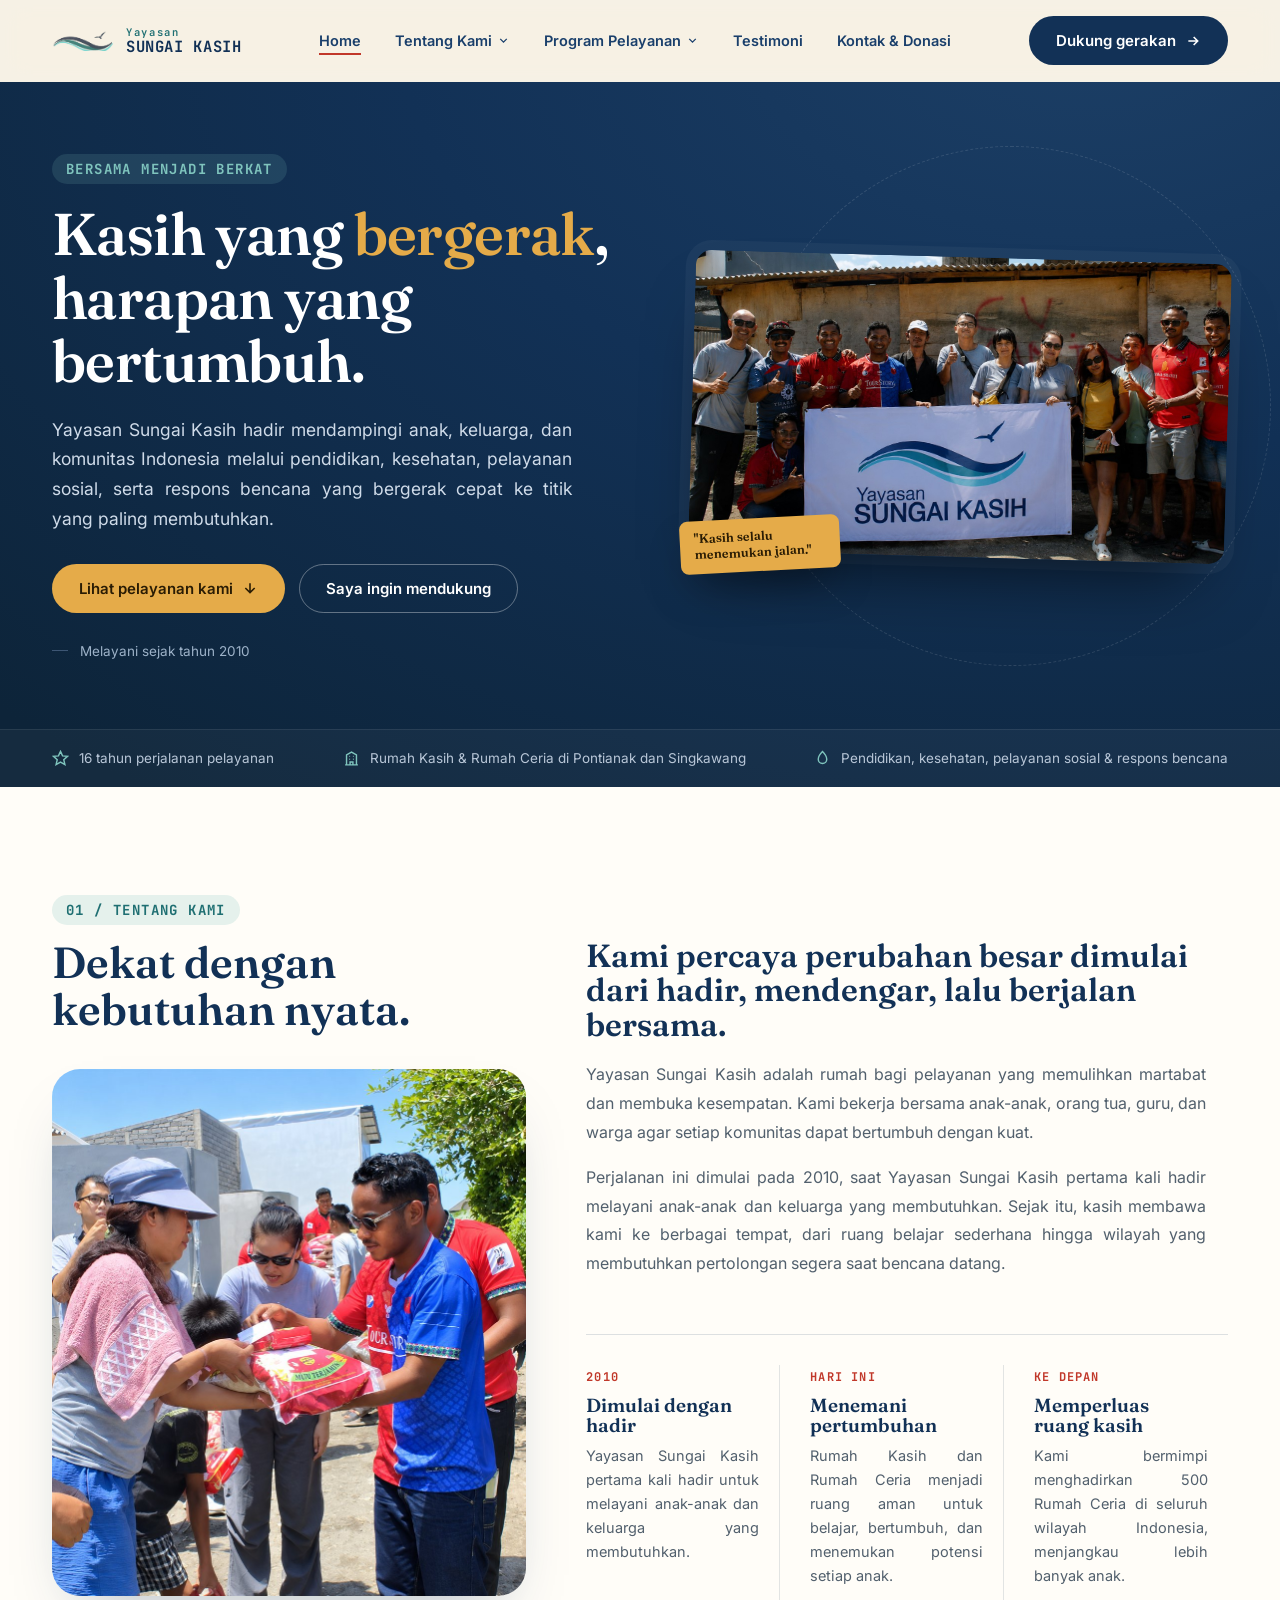
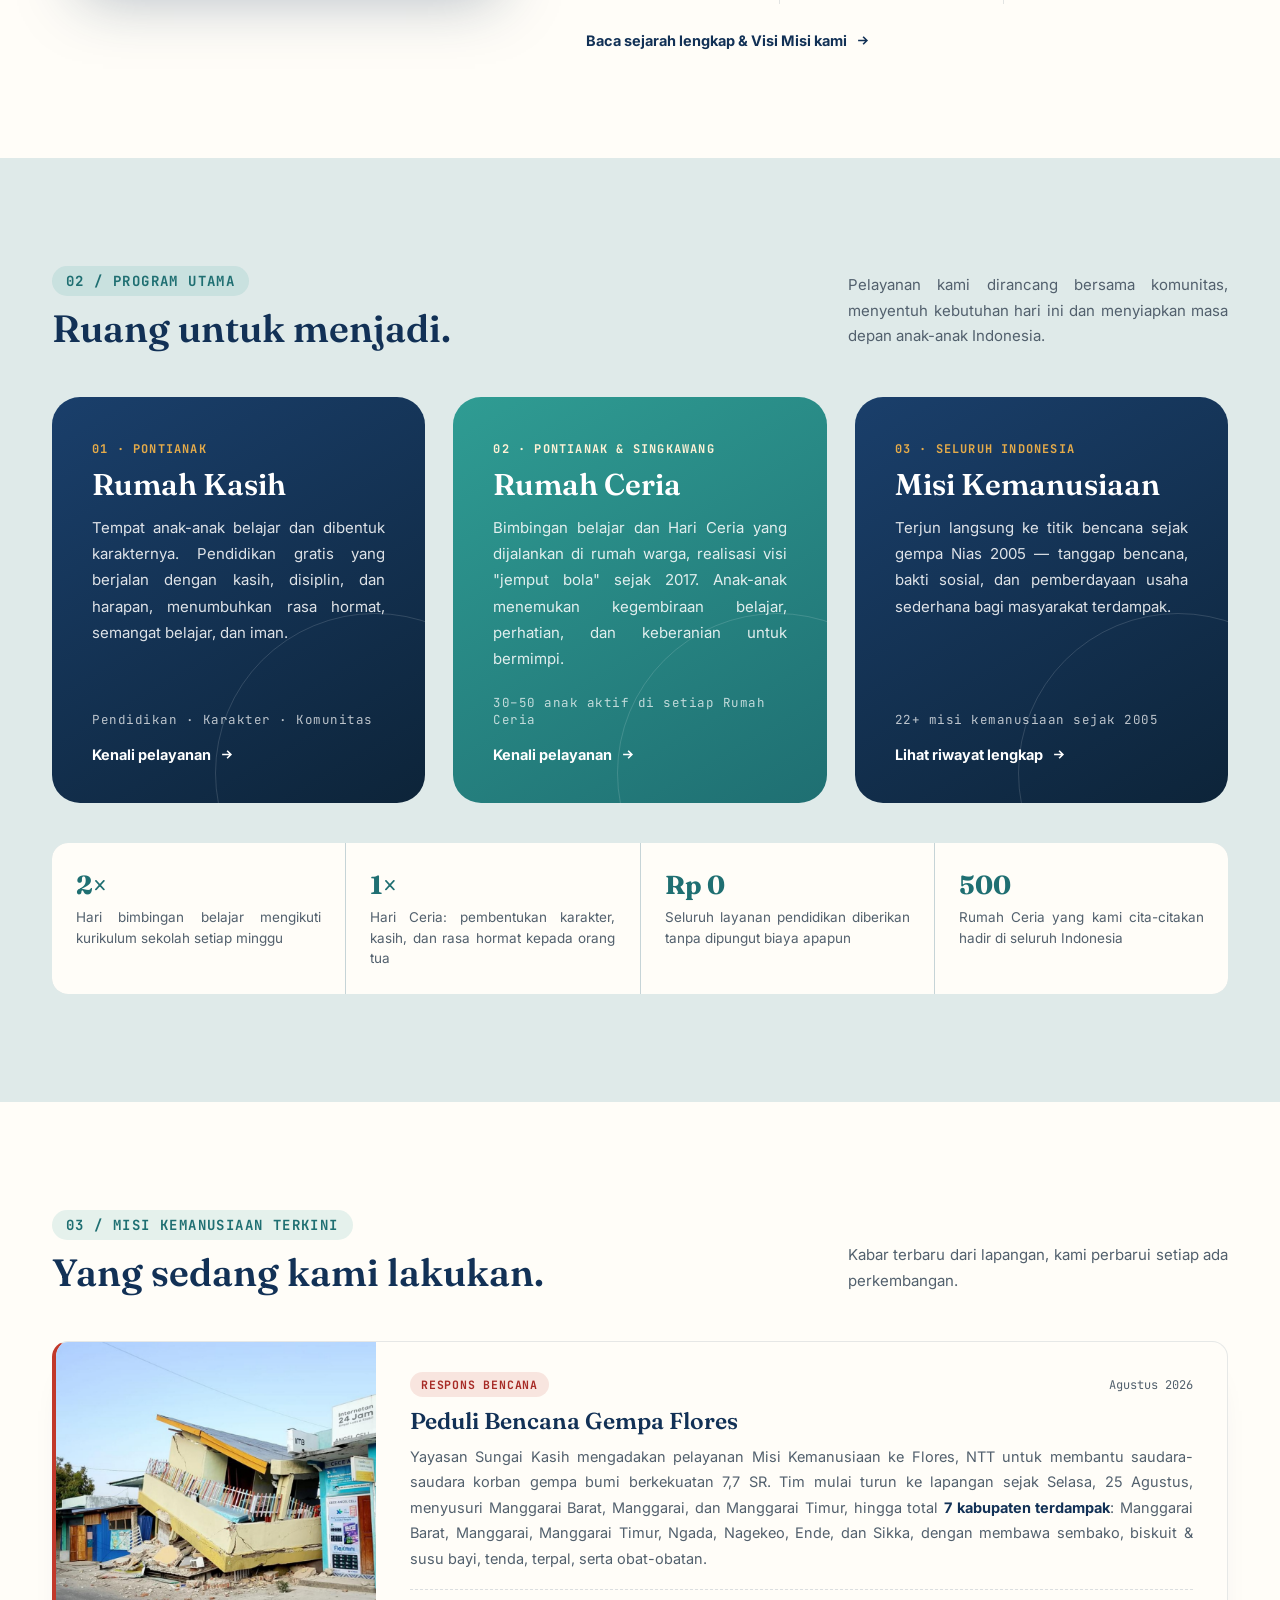
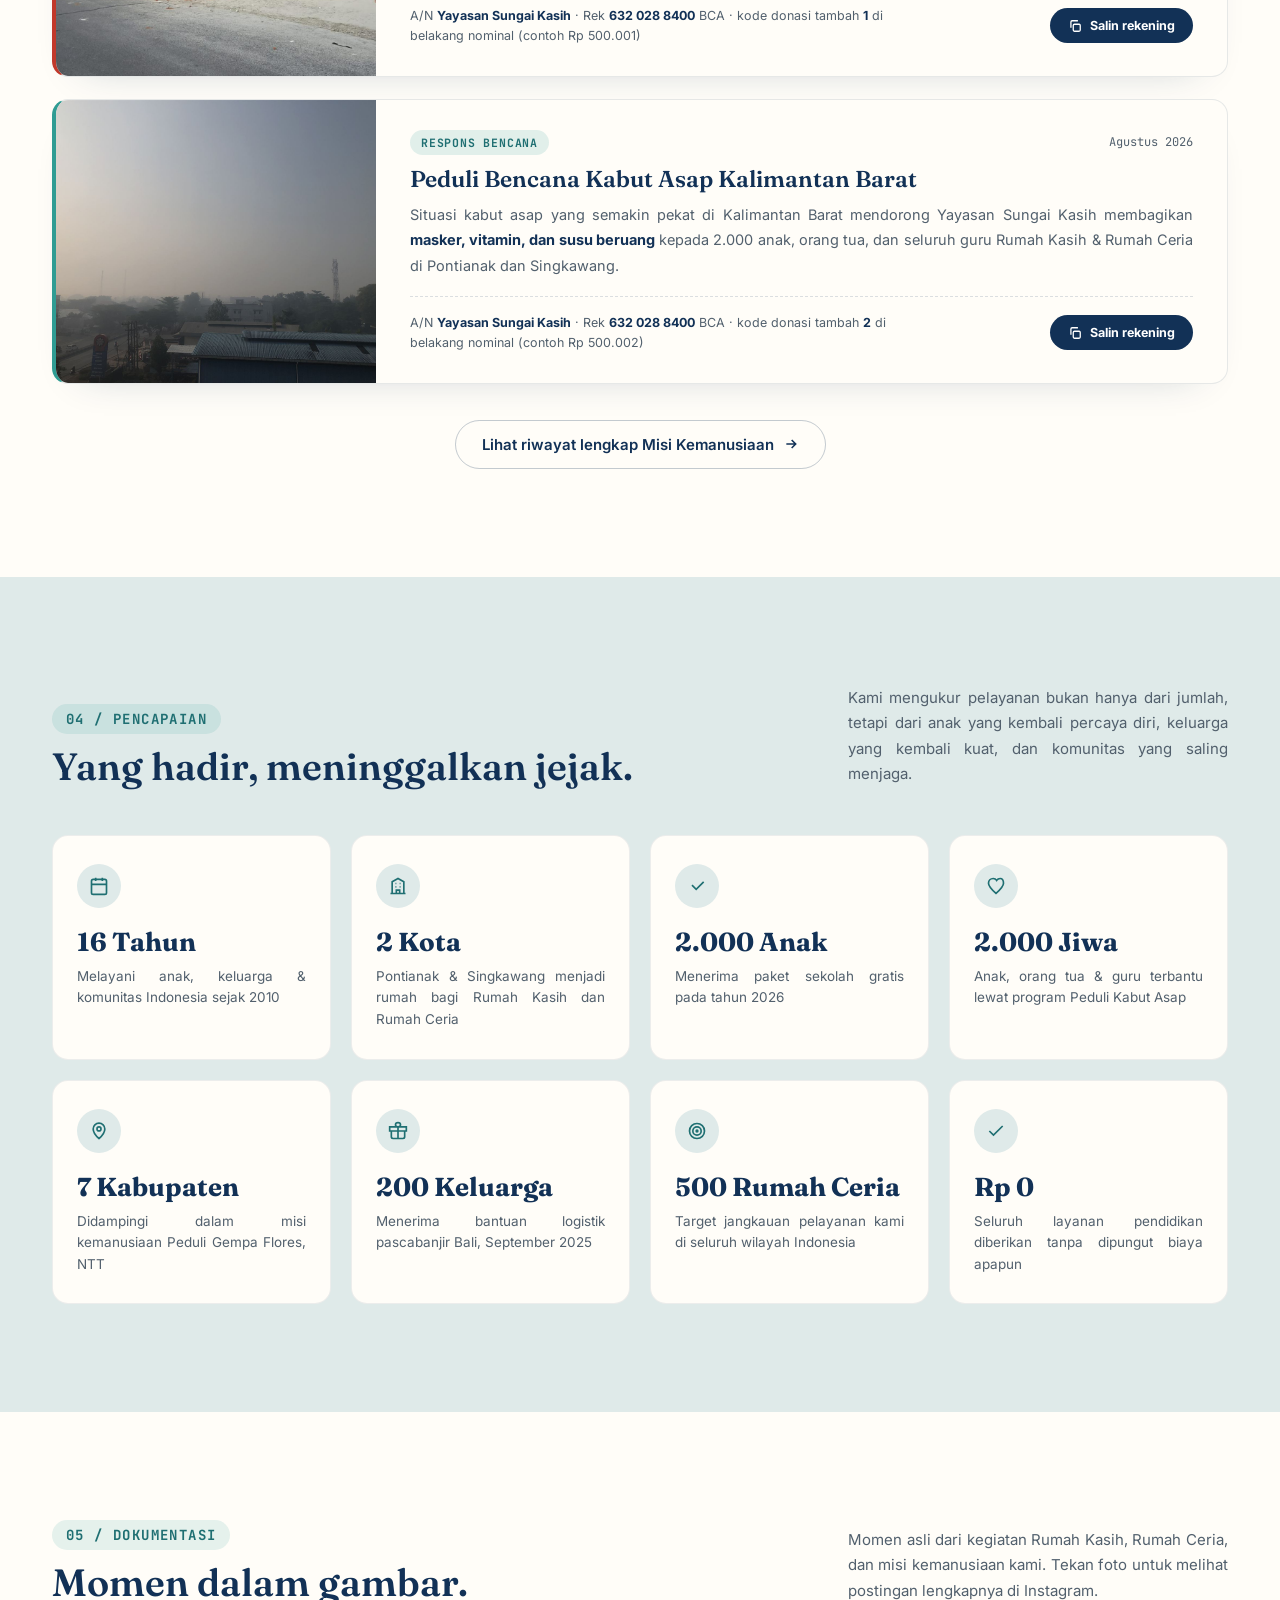
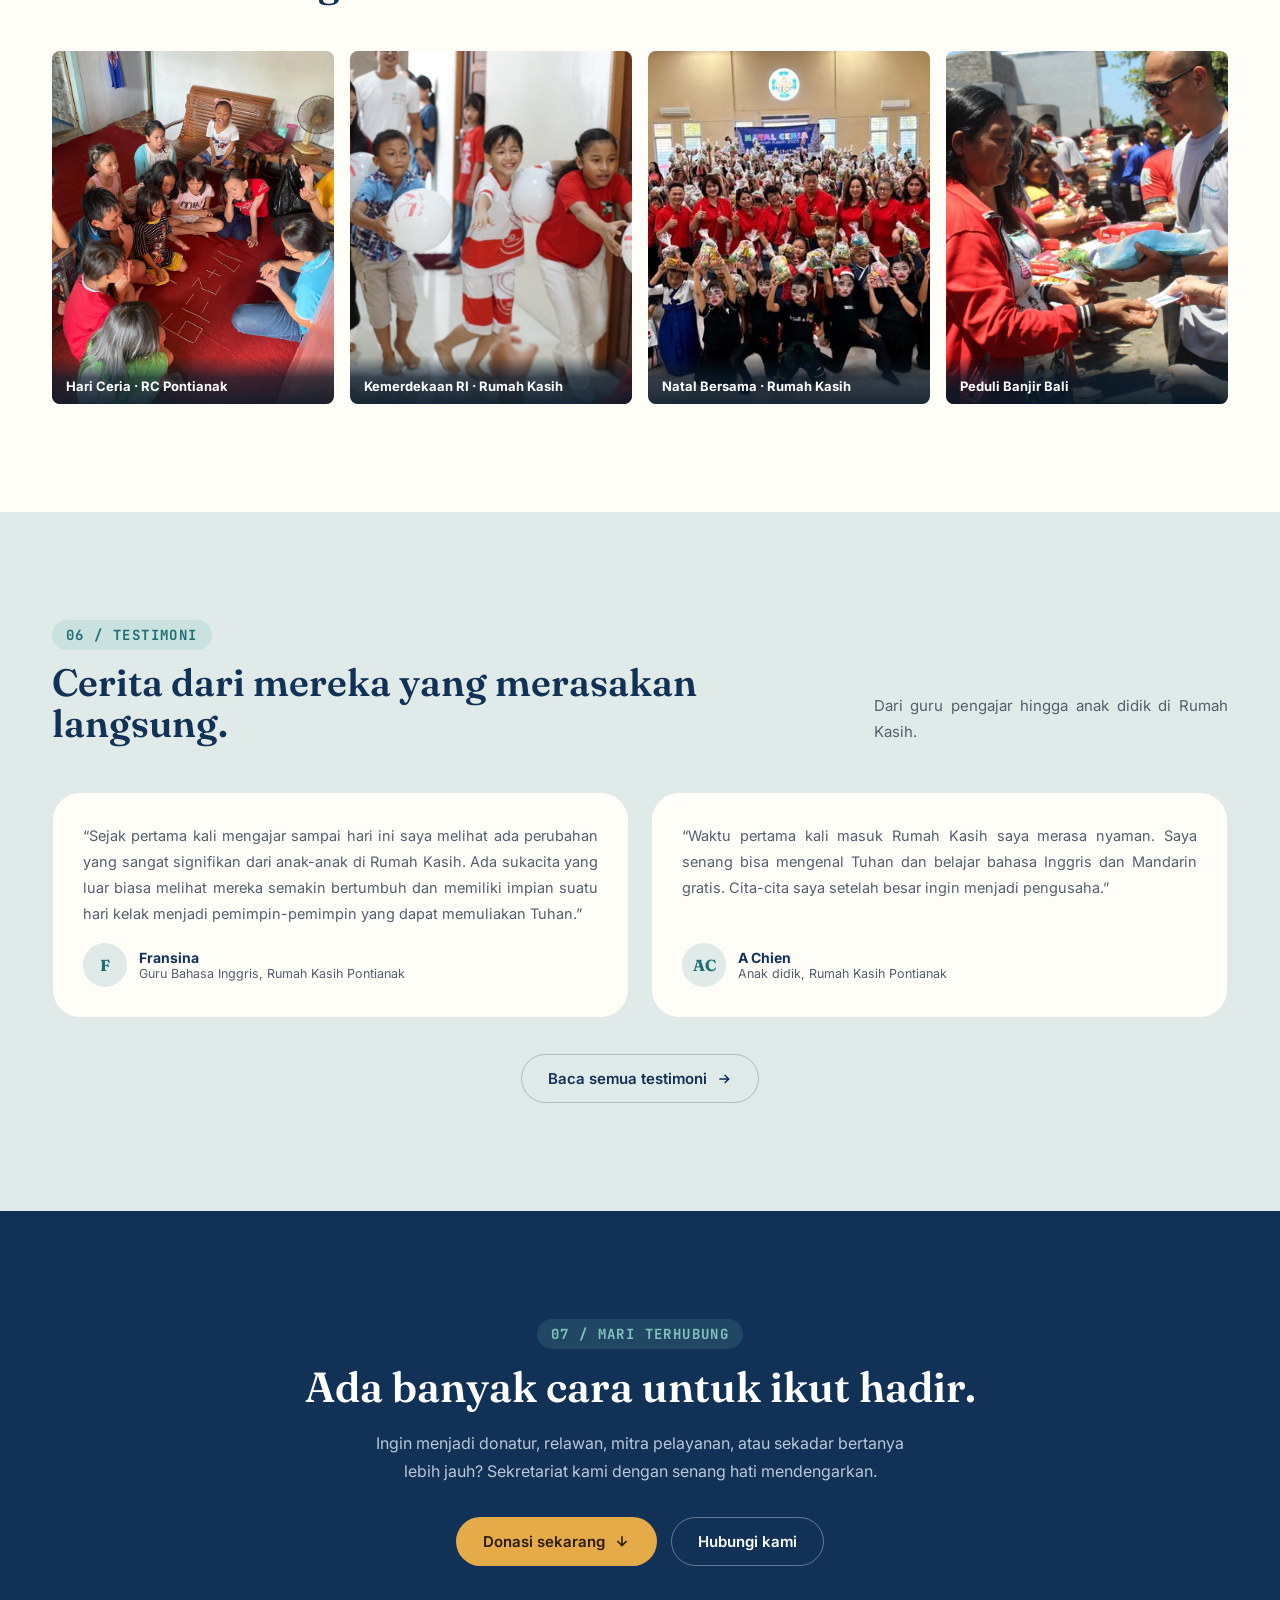
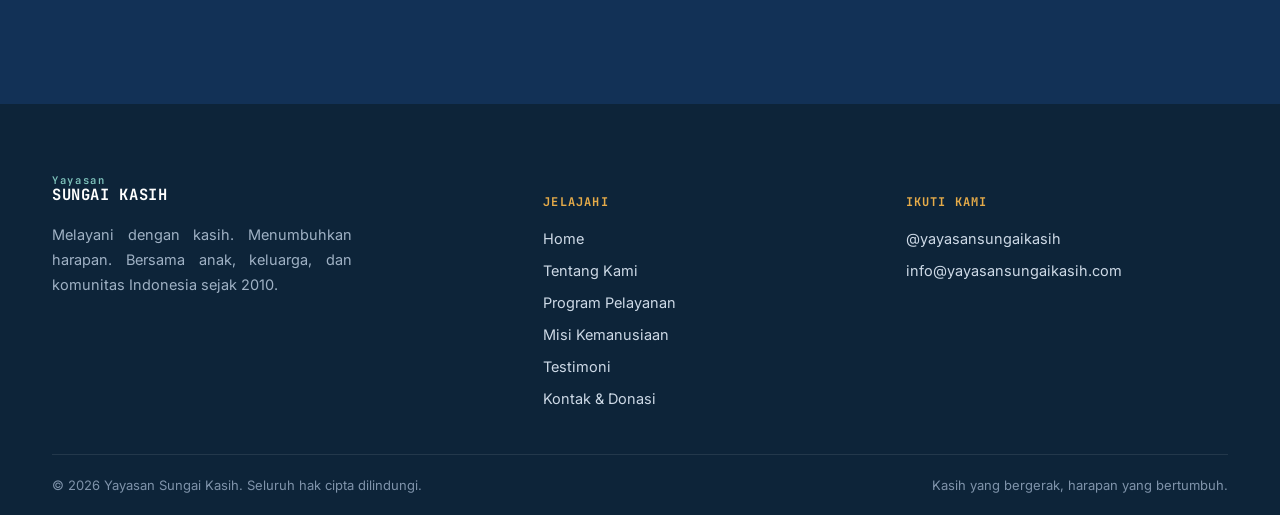
==== index.html @ 2a712b36 "Restructure site into 5-page navigation with Misi Kemanusiaan blog, donation QRIS, and visual fixes " ====
<!DOCTYPE html>
<html lang="id">
<head>
<meta charset="UTF-8" />
<meta name="viewport" content="width=device-width, initial-scale=1.0" />
<title>Yayasan Sungai Kasih: Melayani dengan Kasih, Menumbuhkan Harapan</title>
<meta name="description" content="Yayasan Sungai Kasih mendampingi anak, keluarga, dan komunitas Indonesia melalui pendidikan (Rumah Kasih, Rumah Ceria), pelayanan sosial, dan respons bencana, termasuk Peduli Gempa Flores dan Peduli Kabut Asap Kalimantan Barat." />
<meta name="theme-color" content="#123156" />

<!-- Open Graph -->
<meta property="og:type" content="website" />
<meta property="og:title" content="Yayasan Sungai Kasih: Melayani dengan Kasih, Menumbuhkan Harapan" />
<meta property="og:description" content="Mendampingi anak, keluarga, dan komunitas Indonesia melalui pendidikan, pelayanan sosial, dan respons bencana." />
<meta property="og:image" content="assets/img/hero-poster.jpg" />
<meta property="og:locale" content="id_ID" />

<link rel="icon" href="data:image/svg+xml,%3Csvg xmlns='http://www.w3.org/2000/svg' viewBox='0 0 100 100'%3E%3Crect width='100' height='100' rx='22' fill='%23123156'/%3E%3Cpath d='M15 40c10-9 20-9 30 0s20 9 30 0 10-9 10-9' stroke='%232f9c93' stroke-width='7' fill='none' stroke-linecap='round'/%3E%3Cpath d='M15 60c10-9 20-9 30 0s20 9 30 0 10-9 10-9' stroke='%23e5ab49' stroke-width='7' fill='none' stroke-linecap='round'/%3E%3C/svg%3E" />

<link rel="preconnect" href="https://fonts.googleapis.com">
<link rel="preconnect" href="https://fonts.gstatic.com" crossorigin>
<link href="https://fonts.googleapis.com/css2?family=Fraunces:opsz,wght@9..144,500;9..144,600;9..144,700&family=Inter:wght@400;500;600;700;800&family=JetBrains+Mono:wght@500;700&display=swap" rel="stylesheet">

<link rel="stylesheet" href="css/style.css" />
</head>
<body>


<!-- ============ Header ============ -->
<header class="site-header" id="siteHeader">
  <div class="container">
    <a href="#top" class="brand" aria-label="Beranda Yayasan Sungai Kasih">
      <img src="assets/img/logo-mark.png" width="64" height="21" alt="" />
      <span class="brand-word"><span class="l1">Yayasan</span><span class="l2">SUNGAI KASIH</span></span>
    </a>

    <nav class="nav-desktop" aria-label="Navigasi utama">
      <a href="index.html" class="is-active">Home</a>
      <div class="nav-dropdown">
        <button class="nav-dropdown-trigger">Tentang Kami <svg class="chev" viewBox="0 0 24 24" fill="none" stroke="currentColor" stroke-width="2.4"><path d="M6 9l6 6 6-6"/></svg></button>
        <div class="nav-dropdown-menu">
          <a href="tentang-kami.html#sejarah">Sejarah</a>
          <a href="tentang-kami.html#visi-misi">Visi &amp; Misi</a>
        </div>
      </div>
      <div class="nav-dropdown">
        <button class="nav-dropdown-trigger">Program Pelayanan <svg class="chev" viewBox="0 0 24 24" fill="none" stroke="currentColor" stroke-width="2.4"><path d="M6 9l6 6 6-6"/></svg></button>
        <div class="nav-dropdown-menu">
          <a href="program.html#rumah-kasih">Rumah Kasih</a>
          <a href="program.html#rumah-ceria">Rumah Ceria</a>
          <a href="misi-kemanusiaan.html">Misi Kemanusiaan</a>
        </div>
      </div>
      <a href="testimoni.html">Testimoni</a>
      <a href="kontak.html">Kontak &amp; Donasi</a>
    </nav>

    <div class="header-actions">
      <a href="kontak.html" class="btn btn-navy desktop-only">
        Dukung gerakan
        <svg viewBox="0 0 24 24" fill="none" stroke="currentColor" stroke-width="2.4"><path d="M5 12h14M13 6l6 6-6 6"/></svg>
      </a>
      <button class="hamburger" id="hamburger" aria-label="Buka menu" aria-expanded="false">
        <span></span><span></span><span></span>
      </button>
    </div>
  </div>

  <nav class="mobile-nav" id="mobileNav" aria-label="Navigasi mobile">
    <a href="index.html">Home</a>
    <div class="mobile-accordion">
      <button class="mobile-accordion-trigger">Tentang Kami <svg viewBox="0 0 24 24" fill="none" stroke="currentColor" stroke-width="2.4"><path d="M6 9l6 6 6-6"/></svg></button>
      <div class="mobile-accordion-panel">
        <a href="tentang-kami.html#sejarah">Sejarah</a>
        <a href="tentang-kami.html#visi-misi">Visi &amp; Misi</a>
      </div>
    </div>
    <div class="mobile-accordion">
      <button class="mobile-accordion-trigger">Program Pelayanan <svg viewBox="0 0 24 24" fill="none" stroke="currentColor" stroke-width="2.4"><path d="M6 9l6 6 6-6"/></svg></button>
      <div class="mobile-accordion-panel">
        <a href="program.html#rumah-kasih">Rumah Kasih</a>
        <a href="program.html#rumah-ceria">Rumah Ceria</a>
        <a href="misi-kemanusiaan.html">Misi Kemanusiaan</a>
      </div>
    </div>
    <a href="testimoni.html">Testimoni</a>
    <a href="kontak.html">Kontak &amp; Donasi</a>
    <a href="kontak.html" class="btn btn-navy btn-block">Dukung gerakan</a>
  </nav>
</header>

<main id="top">

  <!-- ============ Hero ============ -->
  <section class="hero">
    <div class="container hero-grid">
      <div class="hero-copy" data-reveal>
        <span class="kicker kicker-on-dark">Bersama menjadi berkat</span>
        <h1>Kasih yang <em>bergerak</em>,<br>harapan yang bertumbuh.</h1>
        <p class="lead">Yayasan Sungai Kasih hadir mendampingi anak, keluarga, dan komunitas Indonesia melalui pendidikan, kesehatan, pelayanan sosial, serta respons bencana yang bergerak cepat ke titik yang paling membutuhkan.</p>
        <div class="hero-cta">
          <a href="program.html" class="btn btn-gold">
            Lihat pelayanan kami
            <svg viewBox="0 0 24 24" fill="none" stroke="currentColor" stroke-width="2.4"><path d="M12 5v14M5 12l7 7 7-7"/></svg>
          </a>
          <a href="kontak.html" class="btn btn-outline-dark">Saya ingin mendukung</a>
        </div>
        <div class="hero-since">Melayani sejak tahun 2010</div>
      </div>

      <div class="hero-visual" data-reveal>
        <div class="hero-orbit" aria-hidden="true"></div>
        <div class="poster-frame">
          <img src="assets/img/hero-poster.jpg" alt="Tim Yayasan Sungai Kasih dalam misi Tanggap Bencana Bali 2025, berfoto bersama membawa spanduk yayasan" loading="eager" width="1440" height="805" />
        </div>
        <div class="poster-badge">"Kasih selalu menemukan jalan."</div>
      </div>
    </div>

    <div class="hero-strip">
      <div class="container">
        <div class="hero-strip-item">
          <svg viewBox="0 0 24 24" fill="none" stroke="currentColor" stroke-width="2"><path d="M12 2l2.9 6.3 6.9.7-5.2 4.7 1.6 6.8L12 17l-6.2 3.5 1.6-6.8L2.2 9l6.9-.7L12 2z"/></svg>
          16 tahun perjalanan pelayanan
        </div>
        <div class="hero-strip-item">
          <svg viewBox="0 0 24 24" fill="none" stroke="currentColor" stroke-width="2"><path d="M3 21h18M5 21V7l7-4 7 4v14M9 9h1M9 13h1M14 9h1M14 13h1M10 21v-4h4v4"/></svg>
          Rumah Kasih &amp; Rumah Ceria di Pontianak dan Singkawang
        </div>
        <div class="hero-strip-item">
          <svg viewBox="0 0 24 24" fill="none" stroke="currentColor" stroke-width="2"><path d="M12 2C8 6 6 9.5 6 13a6 6 0 0012 0c0-3.5-2-7-6-11z"/></svg>
          Pendidikan, kesehatan, pelayanan sosial &amp; respons bencana
        </div>
      </div>
    </div>
  </section>

  <!-- ============ Tentang Kami ============ -->
  <section class="section on-paper" id="tentang">
    <div class="container about-grid">
      <div data-reveal>
        <span class="kicker">01 / Tentang kami</span>
        <h2>Dekat dengan kebutuhan nyata.</h2>
        <div class="about-photo">
          <img src="assets/img/about-bali.jpg" alt="Relawan Yayasan Sungai Kasih menyalurkan bantuan logistik kepada warga terdampak bencana Bali" loading="lazy" width="950" height="1057" />
        </div>
      </div>
      <div class="about-copy" data-reveal>
        <h3>Kami percaya perubahan besar dimulai dari hadir, mendengar, lalu berjalan bersama.</h3>
        <p>Yayasan Sungai Kasih adalah rumah bagi pelayanan yang memulihkan martabat dan membuka kesempatan. Kami bekerja bersama anak-anak, orang tua, guru, dan warga agar setiap komunitas dapat bertumbuh dengan kuat.</p>
        <p>Perjalanan ini dimulai pada 2010, saat Yayasan Sungai Kasih pertama kali hadir melayani anak-anak dan keluarga yang membutuhkan. Sejak itu, kasih membawa kami ke berbagai tempat, dari ruang belajar sederhana hingga wilayah yang membutuhkan pertolongan segera saat bencana datang.</p>

        <div class="timeline" data-reveal-group>
          <div class="timeline-item" style="--i:0">
            <span class="timeline-tag">2010</span>
            <h4>Dimulai dengan hadir</h4>
            <p>Yayasan Sungai Kasih pertama kali hadir untuk melayani anak-anak dan keluarga yang membutuhkan.</p>
          </div>
          <div class="timeline-item" style="--i:1">
            <span class="timeline-tag">Hari ini</span>
            <h4>Menemani pertumbuhan</h4>
            <p>Rumah Kasih dan Rumah Ceria menjadi ruang aman untuk belajar, bertumbuh, dan menemukan potensi setiap anak.</p>
          </div>
          <div class="timeline-item" style="--i:2">
            <span class="timeline-tag">Ke depan</span>
            <h4>Memperluas ruang kasih</h4>
            <p>Kami bermimpi menghadirkan 500 Rumah Ceria di seluruh wilayah Indonesia, menjangkau lebih banyak anak.</p>
          </div>
        </div>

        <a href="tentang-kami.html" class="program-link" style="color:var(--navy-900); margin-top:28px;">
          Baca sejarah lengkap &amp; Visi Misi kami
          <svg viewBox="0 0 24 24" fill="none" stroke="currentColor" stroke-width="2.6"><path d="M5 12h14M13 6l6 6-6 6"/></svg>
        </a>
      </div>
    </div>
  </section>

  <!-- ============ Program ============ -->
  <section class="section on-mist" id="program">
    <div class="container">
      <div class="section-head" data-reveal>
        <div>
          <span class="kicker">02 / Program utama</span>
          <h2>Ruang untuk menjadi.</h2>
        </div>
        <p class="lede">Pelayanan kami dirancang bersama komunitas, menyentuh kebutuhan hari ini dan menyiapkan masa depan anak-anak Indonesia.</p>
      </div>

      <div class="program-grid program-grid-3" data-reveal-group>
        <article class="program-card navy" style="--i:0">
          <div class="ring" aria-hidden="true"></div>
          <span class="program-tag">01 · Pontianak</span>
          <h3>Rumah Kasih</h3>
          <p>Tempat anak-anak belajar dan dibentuk karakternya. Pendidikan gratis yang berjalan dengan kasih, disiplin, dan harapan, menumbuhkan rasa hormat, semangat belajar, dan iman.</p>
          <span class="program-meta">Pendidikan · Karakter · Komunitas</span>
          <a href="program.html#rumah-kasih" class="program-link">
            Kenali pelayanan
            <svg viewBox="0 0 24 24" fill="none" stroke="currentColor" stroke-width="2.6"><path d="M5 12h14M13 6l6 6-6 6"/></svg>
          </a>
        </article>

        <article class="program-card teal" style="--i:1">
          <div class="ring" aria-hidden="true"></div>
          <span class="program-tag">02 · Pontianak &amp; Singkawang</span>
          <h3>Rumah Ceria</h3>
          <p>Bimbingan belajar dan Hari Ceria yang dijalankan di rumah warga, realisasi visi "jemput bola" sejak 2017. Anak-anak menemukan kegembiraan belajar, perhatian, dan keberanian untuk bermimpi.</p>
          <span class="program-meta">30–50 anak aktif di setiap Rumah Ceria</span>
          <a href="program.html#rumah-ceria" class="program-link">
            Kenali pelayanan
            <svg viewBox="0 0 24 24" fill="none" stroke="currentColor" stroke-width="2.6"><path d="M5 12h14M13 6l6 6-6 6"/></svg>
          </a>
        </article>

        <article class="program-card navy" style="--i:2">
          <div class="ring" aria-hidden="true"></div>
          <span class="program-tag">03 · Seluruh Indonesia</span>
          <h3>Misi Kemanusiaan</h3>
          <p>Terjun langsung ke titik bencana sejak gempa Nias 2005 — tanggap bencana, bakti sosial, dan pemberdayaan usaha sederhana bagi masyarakat terdampak.</p>
          <span class="program-meta">22+ misi kemanusiaan sejak 2005</span>
          <a href="misi-kemanusiaan.html" class="program-link">
            Lihat riwayat lengkap
            <svg viewBox="0 0 24 24" fill="none" stroke="currentColor" stroke-width="2.6"><path d="M5 12h14M13 6l6 6-6 6"/></svg>
          </a>
        </article>
      </div>

      <div class="detail-strip" data-reveal>
        <div class="detail-cell">
          <div class="num">2×</div>
          <p>Hari bimbingan belajar mengikuti kurikulum sekolah setiap minggu</p>
        </div>
        <div class="detail-cell">
          <div class="num">1×</div>
          <p>Hari Ceria: pembentukan karakter, kasih, dan rasa hormat kepada orang tua</p>
        </div>
        <div class="detail-cell">
          <div class="num">Rp 0</div>
          <p>Seluruh layanan pendidikan diberikan tanpa dipungut biaya apapun</p>
        </div>
        <div class="detail-cell">
          <div class="num">500</div>
          <p>Rumah Ceria yang kami cita-citakan hadir di seluruh Indonesia</p>
        </div>
      </div>
    </div>
  </section>

  <!-- ============ Misi Kemanusiaan Terkini ============
       Cara update: duplikat satu blok <article class="news-card">...</article>,
       ganti tag/tanggal/judul/isi/kode donasi. Urutkan terbaru di paling atas. -->
  <section class="section on-paper" id="berita">
    <div class="container">
      <div class="section-head" data-reveal>
        <div>
          <span class="kicker">03 / Misi Kemanusiaan terkini</span>
          <h2>Yang sedang kami lakukan.</h2>
        </div>
        <p class="lede">Kabar terbaru dari lapangan, kami perbarui setiap ada perkembangan.</p>
      </div>

      <div class="news-list" data-reveal-group>
        <article class="news-card accent-red" style="--i:0">
          <div class="news-media">
            <img src="assets/img/news-flores.jpg" alt="Bangunan rusak akibat gempa Flores M7,7 di Manggarai Timur, NTT (15 Agustus 2026)" loading="lazy" width="1274" height="928" />
          </div>
          <div class="news-body">
            <div class="news-top">
              <span class="news-tag tag-red">Respons Bencana</span>
              <span class="news-date">Agustus 2026</span>
            </div>
            <h3>Peduli Bencana Gempa Flores</h3>
            <p>Yayasan Sungai Kasih mengadakan pelayanan Misi Kemanusiaan ke Flores, NTT untuk membantu saudara-saudara korban gempa bumi berkekuatan 7,7 SR. Tim mulai turun ke lapangan sejak Selasa, 25 Agustus, menyusuri Manggarai Barat, Manggarai, dan Manggarai Timur, hingga total <strong>7 kabupaten terdampak</strong>: Manggarai Barat, Manggarai, Manggarai Timur, Ngada, Nagekeo, Ende, dan Sikka, dengan membawa sembako, biskuit &amp; susu bayi, tenda, terpal, serta obat-obatan.</p>
            <div class="news-donate">
              <span>A/N <strong>Yayasan Sungai Kasih</strong> · Rek <strong>632 028 8400</strong> BCA · kode donasi tambah <strong>1</strong> di belakang nominal (contoh Rp 500.001)</span>
              <button class="donate-copy-btn">
                <svg viewBox="0 0 24 24" fill="none" stroke="currentColor" stroke-width="2.2"><rect x="9" y="9" width="12" height="12" rx="2"/><path d="M5 15V5a2 2 0 012-2h10"/></svg>
                Salin rekening
              </button>
            </div>
          </div>
        </article>

        <article class="news-card accent-teal" style="--i:1">
          <div class="news-media">
            <img src="assets/img/news-kabutasap.jpg" alt="Kabut asap tebal menyelimuti permukiman di Kalimantan akibat karhutla, Agustus 2026" loading="lazy" width="1400" height="1050" />
          </div>
          <div class="news-body">
            <div class="news-top">
              <span class="news-tag tag-teal">Respons Bencana</span>
              <span class="news-date">Agustus 2026</span>
            </div>
            <h3>Peduli Bencana Kabut Asap Kalimantan Barat</h3>
            <p>Situasi kabut asap yang semakin pekat di Kalimantan Barat mendorong Yayasan Sungai Kasih membagikan <strong>masker, vitamin, dan susu beruang</strong> kepada 2.000 anak, orang tua, dan seluruh guru Rumah Kasih &amp; Rumah Ceria di Pontianak dan Singkawang.</p>
            <div class="news-donate">
              <span>A/N <strong>Yayasan Sungai Kasih</strong> · Rek <strong>632 028 8400</strong> BCA · kode donasi tambah <strong>2</strong> di belakang nominal (contoh Rp 500.002)</span>
              <button class="donate-copy-btn">
                <svg viewBox="0 0 24 24" fill="none" stroke="currentColor" stroke-width="2.2"><rect x="9" y="9" width="12" height="12" rx="2"/><path d="M5 15V5a2 2 0 012-2h10"/></svg>
                Salin rekening
              </button>
            </div>
          </div>
        </article>

        <!-- Templat kosong: hapus komentar & isi untuk update berikutnya.
             Bagian .news-media (foto) opsional — hapus seluruh div itu kalau tidak ada foto. -->
        <!--
        <article class="news-card" style="--i:2">
          <div class="news-media">
            <img src="assets/img/nama-file.jpg" alt="Deskripsi foto" loading="lazy" width="1200" height="800" />
          </div>
          <div class="news-body">
            <div class="news-top">
              <span class="news-tag">Kategori</span>
              <span class="news-date">Bulan Tahun</span>
            </div>
            <h3>Judul berita</h3>
            <p>Isi ringkas.</p>
          </div>
        </article>
        -->
      </div>

      <div style="text-align:center; margin-top:36px">
        <a href="misi-kemanusiaan.html" class="btn btn-outline-navy">
          Lihat riwayat lengkap Misi Kemanusiaan
          <svg viewBox="0 0 24 24" fill="none" stroke="currentColor" stroke-width="2.4"><path d="M5 12h14M13 6l6 6-6 6"/></svg>
        </a>
      </div>
    </div>
  </section>

  <!-- ============ Pencapaian ============ -->
  <section class="section on-mist" id="pencapaian">
    <div class="container">
      <div class="section-head" data-reveal>
        <div>
          <span class="kicker">04 / Pencapaian</span>
          <h2>Yang hadir, meninggalkan jejak.</h2>
        </div>
        <p class="lede">Kami mengukur pelayanan bukan hanya dari jumlah, tetapi dari anak yang kembali percaya diri, keluarga yang kembali kuat, dan komunitas yang saling menjaga.</p>
      </div>

      <div class="achieve-grid" data-reveal-group>
        <div class="achieve-card" style="--i:0">
          <div class="achieve-icon"><svg viewBox="0 0 24 24" fill="none" stroke="currentColor" stroke-width="2"><rect x="3" y="4" width="18" height="18" rx="2"/><path d="M16 2v4M8 2v4M3 10h18"/></svg></div>
          <div class="achieve-num">16 Tahun</div>
          <p>Melayani anak, keluarga &amp; komunitas Indonesia sejak 2010</p>
        </div>
        <div class="achieve-card" style="--i:1">
          <div class="achieve-icon"><svg viewBox="0 0 24 24" fill="none" stroke="currentColor" stroke-width="2"><path d="M3 21h18M5 21V7l7-4 7 4v14M9 9h1M9 13h1M14 9h1M14 13h1M10 21v-4h4v4"/></svg></div>
          <div class="achieve-num">2 Kota</div>
          <p>Pontianak &amp; Singkawang menjadi rumah bagi Rumah Kasih dan Rumah Ceria</p>
        </div>
        <div class="achieve-card" style="--i:2">
          <div class="achieve-icon"><svg viewBox="0 0 24 24" fill="none" stroke="currentColor" stroke-width="2"><path d="M20 7l-9 9-5-5"/><path d="M4 4h4v4H4zM16 16h4v4h-4z" stroke="none"/></svg></div>
          <div class="achieve-num">2.000 Anak</div>
          <p>Menerima paket sekolah gratis pada tahun 2026</p>
        </div>
        <div class="achieve-card" style="--i:3">
          <div class="achieve-icon"><svg viewBox="0 0 24 24" fill="none" stroke="currentColor" stroke-width="2"><path d="M12 21C7 16.5 3 13 3 8.8 3 5.6 5.5 3 8.6 3c1.7 0 3.3.9 4.2 2.3C13.7 3.9 15.3 3 17 3 20.1 3 21 5.6 21 8.8c0 4.2-4 7.7-9 12.2z"/></svg></div>
          <div class="achieve-num">2.000 Jiwa</div>
          <p>Anak, orang tua &amp; guru terbantu lewat program Peduli Kabut Asap</p>
        </div>
        <div class="achieve-card" style="--i:4">
          <div class="achieve-icon"><svg viewBox="0 0 24 24" fill="none" stroke="currentColor" stroke-width="2"><path d="M12 21s-7-6.1-7-11.5A7 7 0 0119 9.5C19 14.9 12 21 12 21z"/><circle cx="12" cy="9.5" r="2.4"/></svg></div>
          <div class="achieve-num">7 Kabupaten</div>
          <p>Didampingi dalam misi kemanusiaan Peduli Gempa Flores, NTT</p>
        </div>
        <div class="achieve-card" style="--i:5">
          <div class="achieve-icon"><svg viewBox="0 0 24 24" fill="none" stroke="currentColor" stroke-width="2"><path d="M20 12v7a2 2 0 01-2 2H6a2 2 0 01-2-2v-7M2 7h20v5H2zM12 22V7M12 7c-1.5 0-3-1-3-2.5S10 2 12 2s3 1 3 2.5S13.5 7 12 7zM12 7c1.5 0 3-1 3-2.5"/></svg></div>
          <div class="achieve-num">200 Keluarga</div>
          <p>Menerima bantuan logistik pascabanjir Bali, September 2025</p>
        </div>
        <div class="achieve-card" style="--i:6">
          <div class="achieve-icon"><svg viewBox="0 0 24 24" fill="none" stroke="currentColor" stroke-width="2"><circle cx="12" cy="12" r="9"/><circle cx="12" cy="12" r="5"/><circle cx="12" cy="12" r="1"/></svg></div>
          <div class="achieve-num">500 Rumah Ceria</div>
          <p>Target jangkauan pelayanan kami di seluruh wilayah Indonesia</p>
        </div>
        <div class="achieve-card" style="--i:7">
          <div class="achieve-icon"><svg viewBox="0 0 24 24" fill="none" stroke="currentColor" stroke-width="2"><path d="M20 6L9 17l-5-5"/></svg></div>
          <div class="achieve-num">Rp 0</div>
          <p>Seluruh layanan pendidikan diberikan tanpa dipungut biaya apapun</p>
        </div>
      </div>
    </div>
  </section>

  <!-- ============ Gallery ============ -->
  <section class="section on-paper" id="dokumentasi">
    <div class="container">
      <div class="doc-panel" data-reveal>
        <div class="section-head">
          <div>
            <span class="kicker">05 / Dokumentasi</span>
            <h2>Momen dalam gambar.</h2>
          </div>
          <p class="lede">Momen asli dari kegiatan Rumah Kasih, Rumah Ceria, dan misi kemanusiaan kami. Tekan foto untuk melihat postingan lengkapnya di Instagram.</p>
        </div>
        <div class="gallery-grid" data-reveal-group>
          <a href="https://www.instagram.com/p/DVmx78DlPAU/" target="_blank" rel="noopener" style="--i:0">
            <img src="assets/img/ig-hariceria.jpg" alt="Hari Ceria di RC Pontianak, anak-anak penuh sukacita" loading="lazy" width="1440" height="1920" />
            <span>Hari Ceria · RC Pontianak</span>
          </a>
          <a href="https://www.instagram.com/p/DcLw3nIkrch/" target="_blank" rel="noopener" style="--i:1">
            <img src="assets/img/ig-kemerdekaan.jpg" alt="Kegiatan merayakan Hari Kemerdekaan di Rumah Kasih Pontianak" loading="lazy" width="720" height="960" />
            <span>Kemerdekaan RI · Rumah Kasih</span>
          </a>
          <a href="https://www.instagram.com/p/DSRFEeiic1T/" target="_blank" rel="noopener" style="--i:2">
            <img src="assets/img/ig-natal.jpg" alt="Perayaan Natal bersama anak-anak Rumah Kasih" loading="lazy" width="720" height="405" />
            <span>Natal Bersama · Rumah Kasih</span>
          </a>
          <a href="https://www.instagram.com/p/DOldxw9kl7i/" target="_blank" rel="noopener" style="--i:3">
            <img src="assets/img/ig-bali.webp" alt="Penyaluran bantuan bencana banjir Bali kepada 200 keluarga terdampak" loading="lazy" width="1440" height="960" />
            <span>Peduli Banjir Bali</span>
          </a>
        </div>
      </div>
    </div>
  </section>

  <!-- ============ Testimoni teaser ============ -->
  <section class="section on-mist" id="testimoni">
    <div class="container">
      <div class="section-head" data-reveal>
        <div>
          <span class="kicker">06 / Testimoni</span>
          <h2>Cerita dari mereka yang merasakan langsung.</h2>
        </div>
        <p class="lede">Dari guru pengajar hingga anak didik di Rumah Kasih.</p>
      </div>

      <div class="testi-grid" data-reveal-group>
        <div class="testi-card">
          <p class="quote">Sejak pertama kali mengajar sampai hari ini saya melihat ada perubahan yang sangat signifikan dari anak-anak di Rumah Kasih. Ada sukacita yang luar biasa melihat mereka semakin bertumbuh dan memiliki impian suatu hari kelak menjadi pemimpin-pemimpin yang dapat memuliakan Tuhan.</p>
          <div class="testi-person">
            <div class="testi-avatar">F</div>
            <div><strong>Fransina</strong><span>Guru Bahasa Inggris, Rumah Kasih Pontianak</span></div>
          </div>
        </div>
        <div class="testi-card">
          <p class="quote">Waktu pertama kali masuk Rumah Kasih saya merasa nyaman. Saya senang bisa mengenal Tuhan dan belajar bahasa Inggris dan Mandarin gratis. Cita-cita saya setelah besar ingin menjadi pengusaha.</p>
          <div class="testi-person">
            <div class="testi-avatar">AC</div>
            <div><strong>A Chien</strong><span>Anak didik, Rumah Kasih Pontianak</span></div>
          </div>
        </div>
      </div>

      <div style="text-align:center; margin-top:36px">
        <a href="testimoni.html" class="btn btn-outline-navy">
          Baca semua testimoni
          <svg viewBox="0 0 24 24" fill="none" stroke="currentColor" stroke-width="2.4"><path d="M5 12h14M13 6l6 6-6 6"/></svg>
        </a>
      </div>
    </div>
  </section>

  <!-- ============ CTA Kontak & Donasi ============ -->
  <section class="section on-dark">
    <div class="container" style="text-align:center">
      <span class="kicker kicker-on-dark" style="justify-content:center">07 / Mari terhubung</span>
      <h2 style="color:#fff; font-size:clamp(28px,3.4vw,42px); margin:16px 0 18px;">Ada banyak cara untuk ikut hadir.</h2>
      <p style="color:#b9c7d8; max-width:560px; margin:0 auto 32px; font-size:16px; line-height:1.75;">Ingin menjadi donatur, relawan, mitra pelayanan, atau sekadar bertanya lebih jauh? Sekretariat kami dengan senang hati mendengarkan.</p>
      <div class="hero-cta" style="justify-content:center">
        <a href="kontak.html#donasi" class="btn btn-gold">
          Donasi sekarang
          <svg viewBox="0 0 24 24" fill="none" stroke="currentColor" stroke-width="2.4"><path d="M12 5v14M5 12l7 7 7-7"/></svg>
        </a>
        <a href="kontak.html" class="btn btn-outline-dark">Hubungi kami</a>
      </div>
    </div>
  </section>

</main>

<!-- ============ Footer ============ -->
<footer class="site-footer">
  <div class="container">
    <div class="footer-grid">
      <div class="footer-brand">
        <a href="index.html" class="brand">
          <span class="brand-word"><span class="l1">Yayasan</span><span class="l2">SUNGAI KASIH</span></span>
        </a>
        <p>Melayani dengan kasih. Menumbuhkan harapan. Bersama anak, keluarga, dan komunitas Indonesia sejak 2010.</p>
      </div>
      <div class="footer-col">
        <h5>Jelajahi</h5>
        <ul>
          <li><a href="index.html">Home</a></li>
          <li><a href="tentang-kami.html">Tentang Kami</a></li>
          <li><a href="program.html">Program Pelayanan</a></li>
          <li><a href="misi-kemanusiaan.html">Misi Kemanusiaan</a></li>
          <li><a href="testimoni.html">Testimoni</a></li>
          <li><a href="kontak.html">Kontak &amp; Donasi</a></li>
        </ul>
      </div>
      <div class="footer-col">
        <h5>Ikuti kami</h5>
        <ul>
          <li><a href="https://www.instagram.com/yayasansungaikasih" target="_blank" rel="noopener">@yayasansungaikasih</a></li>
          <li><a href="mailto:info@yayasansungaikasih.com">info@yayasansungaikasih.com</a></li>
        </ul>
      </div>
    </div>
    <div class="footer-bottom">
      <span>© <span id="year">2026</span> Yayasan Sungai Kasih. Seluruh hak cipta dilindungi.</span>
      <span>Kasih yang bergerak, harapan yang bertumbuh.</span>
    </div>
  </div>
</footer>

<a class="fab-wa" id="fabWa" href="https://wa.me/6281286861634" target="_blank" rel="noopener" aria-label="Chat via WhatsApp">
  <svg viewBox="0 0 24 24" fill="currentColor"><path d="M12.04 2C6.58 2 2.13 6.45 2.13 11.91c0 1.85.5 3.58 1.36 5.07L2 22l5.2-1.36a9.9 9.9 0 004.84 1.24h.01c5.46 0 9.9-4.45 9.9-9.91C21.96 6.45 17.5 2 12.04 2zm5.8 14.02c-.24.68-1.4 1.3-1.93 1.38-.5.08-1.12.11-1.8-.11a15.6 15.6 0 01-1.62-.6c-2.85-1.23-4.7-4.1-4.85-4.29-.14-.19-1.16-1.54-1.16-2.94s.73-2.09.99-2.37c.26-.29.56-.36.75-.36h.53c.17 0 .4-.06.62.48.24.58.8 2 .87 2.15.07.14.12.31.02.5-.1.19-.15.31-.29.48-.14.17-.3.37-.43.5-.14.14-.29.29-.12.57.17.29.75 1.24 1.62 2.01 1.11.99 2.05 1.3 2.33 1.44.29.14.46.12.62-.08.17-.19.72-.84.91-1.13.19-.29.38-.24.63-.14.26.1 1.65.78 1.93.92.29.14.48.22.55.34.07.12.07.7-.17 1.38z"/></svg>
</a>
<button class="fab-top" id="fabTop" aria-label="Kembali ke atas">
  <svg viewBox="0 0 24 24" fill="none" stroke="currentColor" stroke-width="2.6"><path d="M12 19V5M5 12l7-7 7 7"/></svg>
</button>

<script src="js/main.js"></script>
</body>
</html>
---- css/style.css ----
/* ============================================================
   Yayasan Sungai Kasih — Company Profile Website
   ============================================================ */

:root {
  --navy-950: #0d2439;
  --navy-900: #123156;
  --navy-800: #1a3f6b;
  --navy-700: #244e80;
  --cream: #f6f1e6;
  --cream-soft: #efe8d8;
  --mist: #dfeae9;
  --teal-700: #1f6f72;
  --teal-500: #2f9c93;
  --teal-300: #7fc4bd;
  --red-700: #a72b26;
  --red-600: #c1382a;
  --clay-700: #6b3226;
  --clay-800: #4a241c;
  --gold-500: #e5ab49;
  --gold-600: #d99a34;
  --ink: #1c2733;
  --ink-soft: #52606d;
  --paper: #fffdf8;
  --white: #ffffff;

  --font-serif: "Fraunces", "Playfair Display", Georgia, serif;
  --font-sans: "Inter", -apple-system, BlinkMacSystemFont, "Segoe UI", sans-serif;
  --font-mono: "JetBrains Mono", "IBM Plex Mono", ui-monospace, monospace;

  --container: 1240px;
  --radius-sm: 8px;
  --radius-md: 16px;
  --radius-lg: 28px;
  --ease: cubic-bezier(0.22, 1, 0.36, 1);
}

* { box-sizing: border-box; }
html { scroll-behavior: smooth; }
html.no-smooth { scroll-behavior: auto; }

body {
  margin: 0;
  font-family: var(--font-sans);
  color: var(--ink);
  background: var(--cream);
  -webkit-font-smoothing: antialiased;
  overflow-x: hidden;
}

img { max-width: 100%; display: block; }
a { color: inherit; text-decoration: none; }
ul { margin: 0; padding: 0; list-style: none; }
button { font-family: inherit; cursor: pointer; }
h1, h2, h3, h4 { font-family: var(--font-serif); margin: 0; line-height: 1.08; font-weight: 600; }
p { margin: 0; }

.container {
  max-width: var(--container);
  margin: 0 auto;
  padding: 0 32px;
}

section { position: relative; }

/* ---------- Reveal on scroll ---------- */
[data-reveal] {
  opacity: 0;
  transform: translateY(28px);
  transition: opacity 0.8s var(--ease), transform 0.8s var(--ease);
}
[data-reveal].is-visible {
  opacity: 1;
  transform: translateY(0);
}
[data-reveal-group] > * { transition-delay: calc(var(--i, 0) * 90ms); }

@media (prefers-reduced-motion: reduce) {
  [data-reveal] { opacity: 1; transform: none; transition: none; }
  html { scroll-behavior: auto; }
}

/* ---------- Eyebrow / kicker ---------- */
.kicker {
  display: inline-flex;
  align-items: center;
  font-family: var(--font-mono);
  font-size: 14px;
  letter-spacing: 0.1em;
  text-transform: uppercase;
  color: var(--teal-700);
  font-weight: 700;
  background: rgba(47,156,147,.12);
  padding: 6px 14px;
  border-radius: 999px;
}
.on-dark .kicker, .kicker-on-dark { color: var(--teal-300); background: rgba(127,196,189,.15); }

/* ---------- Buttons ---------- */
.btn {
  display: inline-flex;
  align-items: center;
  gap: 9px;
  padding: 14px 26px;
  border-radius: 999px;
  font-weight: 600;
  font-size: 15px;
  border: 1.5px solid transparent;
  transition: transform 0.25s var(--ease), box-shadow 0.25s var(--ease), background 0.25s var(--ease), color .25s var(--ease);
  white-space: nowrap;
}
.btn svg { width: 16px; height: 16px; transition: transform 0.25s var(--ease); }
.btn:hover { transform: translateY(-2px); }
.btn:hover svg { transform: translateX(3px); }

.btn-gold { background: var(--gold-500); color: #2a1c04; }
.btn-gold:hover { background: var(--gold-600); box-shadow: 0 12px 24px -10px rgba(217,154,52,.6); }

.btn-outline-dark { border-color: rgba(255,255,255,.35); color: var(--white); }
.btn-outline-dark:hover { background: rgba(255,255,255,.1); }

.btn-outline-navy { border-color: rgba(18,49,86,.25); color: var(--navy-900); }
.btn-outline-navy:hover { background: rgba(18,49,86,.06); }

.btn-navy { background: var(--navy-900); color: var(--white); }
.btn-navy:hover { background: var(--navy-800); box-shadow: 0 12px 24px -10px rgba(18,49,86,.5); }

.btn-white { background: var(--paper); color: var(--red-700); }
.btn-white:hover { box-shadow: 0 12px 24px -10px rgba(0,0,0,.35); }

.btn-block { width: 100%; justify-content: center; }

/* ============================================================
   Header
   ============================================================ */
.site-header {
  position: sticky;
  top: 0;
  z-index: 200;
  background: rgba(246, 241, 230, 0.85);
  backdrop-filter: saturate(180%) blur(14px);
  -webkit-backdrop-filter: saturate(180%) blur(14px);
  border-bottom: 1px solid transparent;
  transition: box-shadow .3s ease, border-color .3s ease, background .3s ease;
}
.site-header.is-scrolled {
  box-shadow: 0 6px 24px -12px rgba(13,36,57,.25);
  border-color: rgba(13,36,57,.08);
}
.site-header .container {
  display: flex;
  align-items: center;
  justify-content: space-between;
  padding-top: 16px;
  padding-bottom: 16px;
}
.brand { display: flex; align-items: center; gap: 10px; }
.site-header .brand img { width: auto; height: 21px; flex-shrink: 0; }
.brand-word { font-family: var(--font-mono); line-height: 1.15; }
.brand-word .l1 { display: block; font-size: 10.5px; letter-spacing: .16em; color: var(--teal-700); font-weight: 600; }
.brand-word .l2 { display: block; font-size: 15.5px; letter-spacing: .04em; color: var(--navy-900); font-weight: 700; }

.nav-desktop { display: flex; align-items: center; gap: 34px; }
.nav-desktop a:not(.btn) {
  font-size: 14.5px;
  font-weight: 600;
  color: var(--navy-800);
  position: relative;
  padding: 4px 0;
}
.nav-desktop a:not(.btn)::after {
  content: "";
  position: absolute;
  left: 0; right: 100%; bottom: -2px;
  height: 2px;
  background: var(--red-600);
  transition: right .3s var(--ease);
}
.nav-desktop a:not(.btn):hover::after,
.nav-desktop a.is-active::after { right: 0; }

.header-actions { display: flex; align-items: center; gap: 18px; }

.hamburger {
  display: none;
  flex-direction: column;
  gap: 5px;
  background: none;
  border: none;
  padding: 6px;
}
.hamburger span { width: 22px; height: 2px; background: var(--navy-900); border-radius: 2px; transition: transform .3s ease, opacity .3s ease; }
.hamburger.is-open span:nth-child(1) { transform: translateY(7px) rotate(45deg); }
.hamburger.is-open span:nth-child(2) { opacity: 0; }
.hamburger.is-open span:nth-child(3) { transform: translateY(-7px) rotate(-45deg); }

.mobile-nav {
  display: none;
  position: fixed;
  inset: 0 0 auto 0;
  top: var(--header-h, 64px);
  background: var(--cream);
  z-index: 190;
  padding: 10px 24px 30px;
  border-bottom: 1px solid rgba(13,36,57,.1);
  transform: translateY(-12px);
  opacity: 0;
  pointer-events: none;
  transition: transform .3s var(--ease), opacity .3s var(--ease);
}
.mobile-nav.is-open { transform: translateY(0); opacity: 1; pointer-events: auto; }
.mobile-nav > a:not(.btn) { display: block; padding: 14px 4px; font-size: 17px; font-weight: 600; color: var(--navy-900); border-bottom: 1px solid rgba(13,36,57,.08); }
.mobile-nav .btn { margin-top: 16px; }

/* ---------- Nav dropdown (desktop) ---------- */
.nav-dropdown { position: relative; }
.nav-dropdown-trigger {
  display: inline-flex; align-items: center; gap: 5px;
  background: none; border: none; padding: 4px 0;
  font-family: inherit; font-size: 14.5px; font-weight: 600; color: var(--navy-800);
  cursor: pointer;
}
.nav-dropdown-trigger .chev { width: 13px; height: 13px; transition: transform .25s ease; }
.nav-dropdown:hover .nav-dropdown-trigger .chev,
.nav-dropdown:focus-within .nav-dropdown-trigger .chev { transform: rotate(180deg); }
.nav-dropdown-menu {
  position: absolute; top: 100%; left: 50%;
  transform: translate(-50%, 8px);
  min-width: 220px;
  background: var(--paper);
  border-radius: var(--radius-md);
  box-shadow: 0 24px 48px -20px rgba(13,36,57,.35);
  padding: 10px;
  opacity: 0; visibility: hidden;
  transition: opacity .2s ease, transform .2s ease, visibility .2s ease;
  z-index: 50;
}
.nav-dropdown:hover .nav-dropdown-menu,
.nav-dropdown:focus-within .nav-dropdown-menu { opacity: 1; visibility: visible; transform: translate(-50%, 2px); }
.nav-dropdown-menu a {
  display: block; padding: 10px 14px; border-radius: 8px;
  font-size: 14px; font-weight: 600; color: var(--navy-800);
  white-space: nowrap;
}
.nav-dropdown-menu a:hover { background: var(--mist); color: var(--teal-700); }

/* ---------- Mobile accordion ---------- */
.mobile-accordion { border-bottom: 1px solid rgba(13,36,57,.08); }
.mobile-accordion-trigger {
  display: flex; align-items: center; justify-content: space-between; width: 100%;
  background: none; border: none; padding: 14px 4px;
  font-family: inherit; font-size: 17px; font-weight: 600; color: var(--navy-900);
  cursor: pointer;
}
.mobile-accordion-trigger svg { width: 16px; height: 16px; transition: transform .25s ease; flex-shrink: 0; }
.mobile-accordion.is-open .mobile-accordion-trigger svg { transform: rotate(180deg); }
.mobile-accordion-panel {
  max-height: 0; overflow: hidden;
  transition: max-height .3s var(--ease);
}
.mobile-accordion.is-open .mobile-accordion-panel { max-height: 240px; }
.mobile-accordion-panel a { display: block; padding: 11px 4px 11px 16px; font-size: 15px; font-weight: 600; color: var(--ink-soft); }

/* ---------- Generic sub-page hero banner ---------- */
.page-hero {
  background: radial-gradient(120% 160% at 85% -10%, #1c3f66 0%, var(--navy-900) 45%, var(--navy-950) 100%);
  color: var(--white);
  padding: 64px 0 56px;
}
.page-hero .kicker { margin-bottom: 16px; }
.page-hero h1 { font-size: clamp(32px, 4vw, 48px); color: var(--white); margin-bottom: 14px; }
.page-hero p { font-size: 16px; line-height: 1.75; color: #cfdbe9; max-width: 640px; text-align: justify; }
.page-hero-crumbs { display: flex; gap: 8px; align-items: center; font-size: 13px; color: #9db2c8; margin-bottom: 18px; }
.page-hero-crumbs a { color: #9db2c8; }
.page-hero-crumbs a:hover { color: var(--teal-300); }

/* ---------- Blog list (Misi Kemanusiaan) ---------- */
.blog-list { display: grid; grid-template-columns: repeat(3, 1fr); gap: 26px; }
.blog-card {
  display: flex; flex-direction: column;
  background: var(--paper); border: 1px solid rgba(18,49,86,.1);
  border-radius: var(--radius-md); overflow: hidden;
  transition: transform .25s var(--ease), box-shadow .25s var(--ease);
}
.blog-card:hover { transform: translateY(-2px); box-shadow: 0 22px 44px -28px rgba(18,49,86,.3); }
.blog-card-photo {
  width: 100%; aspect-ratio: 16/10; overflow: hidden;
  background: var(--mist); flex-shrink: 0;
}
.blog-card-photo img { width: 100%; height: 100%; object-fit: cover; display: block; }
.blog-card-photo.needed { display: flex; align-items: center; justify-content: center; }
.blog-card-photo.needed span {
  font-family: var(--font-mono); font-size: 11px; letter-spacing: .05em; text-transform: uppercase;
  color: var(--ink-soft); opacity: .6;
}
.blog-card-body { padding: 22px 24px 26px; display: flex; flex-direction: column; gap: 4px; flex-grow: 1; }
.blog-card-meta { font-family: var(--font-mono); font-size: 12px; color: var(--ink-soft); margin-bottom: 4px; }
.blog-card-year {
  font-family: var(--font-serif); font-weight: 700; color: var(--teal-700);
}
.blog-card-body h3 { font-size: 17px; color: var(--navy-900); margin-bottom: 6px; }
.blog-card-body > p { font-size: 13.5px; line-height: 1.7; color: var(--ink-soft); text-align: justify; flex-grow: 1; }
.blog-card-tag {
  display: inline-block; margin-bottom: 10px; align-self: flex-start;
  font-family: var(--font-mono); font-size: 10.5px; letter-spacing: .06em; text-transform: uppercase;
  color: var(--red-700); background: rgba(193,56,42,.1); padding: 4px 10px; border-radius: 999px; font-weight: 700;
}
.blog-card-more {
  display: inline-flex; align-items: center; gap: 6px; margin-top: 14px;
  font-family: var(--font-mono); font-size: 12.5px; font-weight: 700; color: var(--teal-700);
  background: none; border: none; cursor: pointer; padding: 0; text-align: left;
}
.blog-card-more svg { width: 14px; height: 14px; transition: transform .2s var(--ease); }
.blog-card-more[aria-expanded="true"] svg { transform: rotate(90deg); }
.blog-card-detail { display: none; padding: 0 24px 26px; }
.blog-card-detail.open { display: block; }
.blog-card-detail-gallery { width: 100%; border-radius: var(--radius-sm); overflow: hidden; margin-bottom: 14px; border: 1px solid rgba(18,49,86,.1); }
.blog-card-detail-gallery img { width: 100%; height: auto; display: block; }
.blog-card-detail p { font-size: 13.5px; line-height: 1.75; color: var(--ink-soft); text-align: justify; }

/* ---------- Testimonial cards ---------- */
.testi-grid { display: grid; grid-template-columns: repeat(2, 1fr); gap: 22px; }
.testi-card {
  background: var(--paper); border: 1px solid rgba(18,49,86,.1);
  border-radius: var(--radius-lg); padding: 30px;
  display: flex; flex-direction: column; gap: 16px;
}
.testi-card .stars { color: var(--gold-500); font-size: 14px; letter-spacing: 2px; }
.testi-card p.quote { font-size: 14.5px; line-height: 1.8; color: var(--ink-soft); flex-grow: 1; text-align: justify; }
.testi-card p.quote::before { content: "\201C"; }
.testi-card p.quote::after { content: "\201D"; }
.testi-person { display: flex; align-items: center; gap: 12px; }
.testi-avatar {
  width: 44px; height: 44px; border-radius: 50%; flex-shrink: 0;
  background: var(--mist); color: var(--teal-700);
  display: flex; align-items: center; justify-content: center;
  font-family: var(--font-serif); font-weight: 700; font-size: 16px;
}
.testi-person strong { display: block; font-size: 14px; color: var(--navy-900); }
.testi-person span { display: block; font-size: 12.5px; color: var(--ink-soft); }

/* ---------- Donate box (used inside dark program-card) ---------- */
.donate-box {
  background: rgba(255,255,255,.1);
  border: 1px solid rgba(255,255,255,.22);
  border-radius: var(--radius-md);
  padding: 22px 24px;
}
.donate-row { display: flex; justify-content: space-between; align-items: center; gap: 16px; padding: 11px 0; border-bottom: 1px dashed rgba(255,255,255,.22); }
.donate-row:last-of-type { border-bottom: none; }
.donate-row .label { font-size: 12.5px; text-transform: uppercase; letter-spacing: .08em; font-family: var(--font-mono); opacity: .78; color: #fff; }
.donate-row .value { font-weight: 700; font-size: 15px; color: #fff; }

/* ---------- QRIS placeholder ---------- */
.qris-box {
  background: var(--paper); border: 1.5px dashed rgba(18,49,86,.25);
  border-radius: var(--radius-md); padding: 28px; text-align: center;
}
.qris-box .qris-icon {
  width: 56px; height: 56px; margin: 0 auto 14px; border-radius: 50%;
  background: var(--mist); color: var(--teal-700);
  display: flex; align-items: center; justify-content: center;
}
.qris-box .qris-icon svg { width: 26px; height: 26px; }
.qris-box h4 { font-size: 15px; color: var(--navy-900); margin-bottom: 6px; }
.qris-box p { font-size: 13px; color: var(--ink-soft); line-height: 1.6; text-align: justify; }

@media (max-width: 1080px) {
  .blog-list { grid-template-columns: repeat(2, 1fr); }
}
@media (max-width: 720px) {
  .testi-grid { grid-template-columns: 1fr; }
  .blog-list { grid-template-columns: 1fr; }
}

/* ============================================================
   Hero
   ============================================================ */
.hero {
  background: radial-gradient(120% 140% at 85% -10%, #1c3f66 0%, var(--navy-900) 45%, var(--navy-950) 100%);
  color: var(--white);
  padding: 72px 0 0;
  overflow: hidden;
}
.hero-grid {
  display: grid;
  grid-template-columns: 1.05fr 0.95fr;
  gap: 48px;
  align-items: center;
  padding-bottom: 70px;
}
.hero-copy h1 { font-size: clamp(38px, 4.6vw, 60px); color: var(--white); margin: 18px 0 22px; letter-spacing: -0.01em; }
.hero-copy h1 em { font-style: normal; color: var(--gold-500); }
.hero-copy p.lead { font-size: 17.5px; line-height: 1.7; color: #cfdbe9; max-width: 520px; margin-bottom: 30px; text-align: justify; }
.hero-cta { display: flex; gap: 14px; flex-wrap: wrap; margin-bottom: 30px; }
.hero-since { display: flex; align-items: center; gap: 12px; font-size: 13.5px; color: #9db2c8; }
.hero-since::before { content: ""; width: 16px; height: 1px; background: #3d5674; }

.hero-visual { position: relative; }
.poster-frame {
  position: relative;
  border-radius: var(--radius-md);
  overflow: hidden;
  box-shadow: 0 40px 70px -30px rgba(0,0,0,.65), 0 0 0 10px rgba(255,255,255,.04);
  transform: rotate(1.6deg);
  transition: transform .5s var(--ease);
}
.poster-frame:hover { transform: rotate(0deg) scale(1.01); }
.poster-frame img { width: 100%; height: auto; display: block; }
.poster-badge {
  position: absolute;
  left: -12px;
  bottom: -14px;
  background: var(--gold-500);
  color: #2a1c04;
  padding: 10px 14px;
  border-radius: var(--radius-sm);
  max-width: 160px;
  font-family: var(--font-serif);
  font-size: 12.5px;
  font-weight: 600;
  line-height: 1.3;
  box-shadow: 0 20px 40px -14px rgba(0,0,0,.5);
  transform: rotate(-3deg);
}
.hero-orbit {
  position: absolute;
  width: 520px; height: 520px;
  border: 1px dashed rgba(255,255,255,.12);
  border-radius: 50%;
  top: 50%; right: -8%;
  transform: translateY(-50%);
  pointer-events: none;
}

.hero-strip {
  border-top: 1px solid rgba(255,255,255,.08);
  background: rgba(255,255,255,.03);
}
.hero-strip .container {
  display: flex;
  flex-wrap: wrap;
  gap: 28px;
  padding: 20px 32px;
  justify-content: space-between;
}
.hero-strip-item { display: flex; align-items: center; gap: 10px; font-size: 13.5px; color: #b9c7d8; }
.hero-strip-item svg { width: 17px; height: 17px; color: var(--teal-300); flex-shrink: 0; }

/* ============================================================
   Generic section paddings
   ============================================================ */
.section { padding: 108px 0; }
.section-tight { padding: 88px 0; }
.on-dark { background: var(--navy-900); color: var(--white); }
.on-mist { background: var(--mist); }
.on-red { background: linear-gradient(160deg, var(--clay-700), var(--clay-800)); color: var(--white); }
.on-paper { background: var(--paper); }

/* ---------- About ---------- */
.about-grid {
  display: grid;
  grid-template-columns: 0.85fr 1.15fr;
  gap: 60px;
  align-items: start;
}
.about-grid h2 { font-size: clamp(32px, 3.4vw, 44px); color: var(--navy-900); margin-top: 14px; }
.about-photo {
  margin-top: 36px;
  border-radius: var(--radius-lg);
  overflow: hidden;
  box-shadow: 0 30px 60px -30px rgba(18,49,86,.35);
}
.about-photo img { width: 100%; height: auto; display: block; }
.about-copy { margin-top: 44px; }
.about-copy h3 { font-size: clamp(24px, 2.6vw, 32px); color: var(--navy-900); margin-bottom: 18px; }
.about-copy p { color: var(--ink-soft); font-size: 16px; line-height: 1.8; margin-bottom: 16px; max-width: 620px; text-align: justify; }

.timeline {
  margin-top: 56px;
  display: grid;
  grid-template-columns: repeat(3, 1fr);
  border-top: 1px solid rgba(18,49,86,.14);
  padding-top: 30px;
  gap: 30px;
}
.timeline-item { padding-right: 20px; border-right: 1px solid rgba(18,49,86,.12); }
.timeline-item:last-child { border-right: none; }
.timeline-tag { font-family: var(--font-mono); font-size: 12px; letter-spacing: .1em; text-transform: uppercase; color: var(--red-600); font-weight: 700; }
.timeline-item h4 { font-size: 19px; color: var(--navy-900); margin: 10px 0 8px; }
.timeline-item p { color: var(--ink-soft); font-size: 14.5px; line-height: 1.65; text-align: justify; }

/* ---------- Programs ---------- */
.section-head {
  display: flex;
  justify-content: space-between;
  align-items: flex-end;
  gap: 40px;
  margin-bottom: 48px;
}
.section-head h2 { font-size: clamp(28px, 3vw, 38px); color: var(--navy-900); margin-top: 12px; }
.section-head .lede { max-width: 380px; color: var(--ink-soft); font-size: 15px; line-height: 1.7; text-align: justify; }
.on-dark .section-head h2, .on-mist .section-head h2 { color: var(--navy-900); }
.on-dark .section-head .lede { color: #b9c7d8; }

.section-head-center {
  flex-direction: column;
  align-items: center;
  text-align: center;
  gap: 14px;
}
.section-head-center .lede { max-width: 480px; }

.program-grid { display: grid; grid-template-columns: repeat(2, 1fr); gap: 28px; }
.program-grid-3 { grid-template-columns: repeat(3, 1fr); }
@media (max-width: 1080px) { .program-grid-3 { grid-template-columns: 1fr; } }
.program-card {
  position: relative;
  border-radius: var(--radius-lg);
  padding: 44px 40px 40px;
  min-height: 340px;
  overflow: hidden;
  color: var(--white);
  display: flex;
  flex-direction: column;
  transition: transform .4s var(--ease), box-shadow .4s var(--ease);
}
.program-card:hover { transform: translateY(-6px); box-shadow: 0 30px 50px -24px rgba(13,36,57,.5); }
.program-card.navy { background: linear-gradient(150deg, var(--navy-800), var(--navy-950)); }
.program-card.teal { background: linear-gradient(150deg, var(--teal-500), var(--teal-700)); }
.program-card .ring {
  position: absolute;
  width: 320px; height: 320px;
  border: 1px solid rgba(255,255,255,.14);
  border-radius: 50%;
  right: -110px; bottom: -130px;
}
.program-tag { font-family: var(--font-mono); font-size: 12px; letter-spacing: .1em; text-transform: uppercase; color: var(--gold-500); font-weight: 700; }
.program-card.teal .program-tag { color: #fff2d6; }
.program-card h3 { font-size: 30px; margin: 12px 0 14px; color: var(--white); }
.program-card p { font-size: 15px; line-height: 1.75; color: rgba(255,255,255,.86); max-width: 380px; margin-bottom: auto; text-align: justify; }
.program-meta { font-family: var(--font-mono); font-size: 12.5px; letter-spacing: .04em; color: rgba(255,255,255,.72); margin: 22px 0 18px; }
.program-link { display: inline-flex; align-items: center; gap: 8px; font-weight: 700; font-size: 14.5px; color: var(--white); z-index: 1; }
.program-link svg { width: 15px; height: 15px; transition: transform .25s var(--ease); }
.program-card:hover .program-link svg { transform: translateX(5px); }

/* ---------- Donasi cards: size to content, not the shared min-height ---------- */
#donasi .program-grid { align-items: start; }
#donasi .program-card { min-height: 0; padding: 36px 34px 32px; }
#donasi .qris-box { display: flex; flex-direction: column; align-items: center; }
#donasi .program-card.teal { background: linear-gradient(150deg, var(--navy-800), var(--navy-950)); }

/* ---------- Rumah Ceria detail strip ---------- */
.detail-strip {
  margin-top: 40px;
  display: grid;
  grid-template-columns: repeat(4, 1fr);
  gap: 1px;
  background: rgba(18,49,86,.12);
  border-radius: var(--radius-md);
  overflow: hidden;
}
.detail-cell { background: var(--paper); padding: 26px 24px; }
.detail-cell .num { font-family: var(--font-serif); font-size: 26px; color: var(--teal-700); font-weight: 700; }
.detail-cell p { font-size: 13.5px; color: var(--ink-soft); margin-top: 6px; line-height: 1.5; text-align: justify; }

/* ---------- Berita & Kegiatan (news cards) ----------
   Satu format kartu untuk semua update — tinggal duplikat <article> di HTML
   untuk menambah berita baru, tidak perlu sentuh CSS ini. */
.news-list { display: flex; flex-direction: column; gap: 22px; }
.news-card {
  display: flex;
  background: var(--paper);
  border: 1px solid rgba(18,49,86,.1);
  border-left: 4px solid var(--navy-700);
  border-radius: var(--radius-md);
  overflow: hidden;
  box-shadow: 0 18px 40px -32px rgba(18,49,86,.3);
  transition: transform .3s var(--ease), box-shadow .3s var(--ease);
}
.news-card:hover { transform: translateY(-3px); box-shadow: 0 26px 50px -30px rgba(18,49,86,.35); }
.news-card.accent-red { border-left-color: var(--red-600); }
.news-card.accent-teal { border-left-color: var(--teal-500); }
.news-media { flex-shrink: 0; width: 320px; align-self: stretch; }
.news-media img { width: 100%; height: 100%; object-fit: cover; display: block; }
.news-body { flex: 1; min-width: 0; padding: 30px 34px; }
.news-credit { font-size: 11px; color: rgba(18,49,86,.45); margin: 12px 0 0; }
.news-top { display: flex; align-items: center; justify-content: space-between; gap: 14px; margin-bottom: 12px; flex-wrap: wrap; }
.news-tag {
  font-family: var(--font-mono); font-size: 11.5px; letter-spacing: .07em; text-transform: uppercase;
  font-weight: 700; padding: 5px 11px; border-radius: 999px; background: var(--mist); color: var(--navy-800);
}
.news-tag.tag-red { background: rgba(193,56,42,.12); color: var(--red-700); }
.news-tag.tag-teal { background: rgba(47,156,147,.14); color: var(--teal-700); }
.news-date { font-family: var(--font-mono); font-size: 12px; color: var(--ink-soft); }
.news-card h3 { font-size: clamp(19px, 2.1vw, 23px); color: var(--navy-900); margin-bottom: 10px; }
.news-card p { font-size: 14.5px; line-height: 1.75; color: var(--ink-soft); margin-bottom: 18px; text-align: justify; }
.news-card p strong { color: var(--navy-900); }
.news-donate {
  display: flex; align-items: center; justify-content: space-between; gap: 16px; flex-wrap: wrap;
  padding-top: 16px; border-top: 1px dashed rgba(18,49,86,.15);
}
.news-donate span { font-size: 12.5px; color: var(--ink-soft); line-height: 1.6; max-width: 520px; }
.news-donate strong { color: var(--navy-900); }
.donate-copy-btn {
  flex-shrink: 0;
  display: inline-flex; align-items: center; justify-content: center; gap: 8px;
  border: none; border-radius: 999px; font-weight: 700; cursor: pointer;
  background: var(--navy-900); color: var(--white);
  padding: 10px 18px; font-size: 12.5px;
  transition: background .25s ease, transform .2s ease;
}
.donate-copy-btn:hover { background: var(--navy-800); transform: translateY(-1px); }
.donate-copy-btn svg { width: 14px; height: 14px; }

/* ---------- Pencapaian (achievement grid) ---------- */
.achieve-grid { display: grid; grid-template-columns: repeat(4, 1fr); gap: 20px; }
.achieve-card {
  background: var(--paper);
  border-radius: var(--radius-md);
  padding: 28px 24px;
  border: 1px solid rgba(18,49,86,.08);
  transition: transform .3s var(--ease), box-shadow .3s var(--ease);
}
.achieve-card:hover { transform: translateY(-4px); box-shadow: 0 22px 40px -28px rgba(18,49,86,.35); }
.achieve-icon {
  width: 44px; height: 44px; border-radius: 50%;
  background: var(--mist); color: var(--teal-700);
  display: flex; align-items: center; justify-content: center;
  margin-bottom: 18px;
}
.achieve-icon svg { width: 20px; height: 20px; }
.achieve-num { font-family: var(--font-serif); font-size: 26px; font-weight: 700; color: var(--navy-900); margin-bottom: 8px; }
.achieve-card p { font-size: 13.5px; line-height: 1.6; color: var(--ink-soft); text-align: justify; }

@media (max-width: 1080px) {
  .achieve-grid { grid-template-columns: repeat(2, 1fr); }
}
@media (max-width: 480px) {
  .achieve-grid { grid-template-columns: 1fr; }
}

/* ---------- Gallery ---------- */
.gallery-grid {
  display: grid;
  grid-template-columns: repeat(4, 1fr);
  gap: 16px;
}
.gallery-grid a {
  display: block;
  border-radius: var(--radius-sm);
  overflow: hidden;
  aspect-ratio: 4/5;
  position: relative;
}
.gallery-grid img { width: 100%; height: 100%; object-fit: cover; transition: transform .5s var(--ease); }
.gallery-grid a:hover img { transform: scale(1.06); }
.gallery-grid span {
  position: absolute; left: 0; right: 0; bottom: 0;
  padding: 22px 14px 10px;
  background: linear-gradient(0deg, rgba(9,25,41,.92) 0%, rgba(9,25,41,.75) 55%, transparent 100%);
  color: #fff; font-size: 13px; font-weight: 700;
}

/* ---------- Contact ---------- */
.contact-grid { display: grid; grid-template-columns: 0.9fr 1.1fr; gap: 60px; }
.contact-copy h2 { font-size: clamp(26px, 2.8vw, 34px); color: var(--navy-900); margin: 12px 0 16px; }
.contact-copy > p { color: var(--ink-soft); font-size: 15.5px; line-height: 1.75; margin-bottom: 32px; max-width: 420px; text-align: justify; }
.contact-list { display: flex; flex-direction: column; gap: 20px; margin-bottom: 32px; }
.contact-list li { display: flex; gap: 14px; align-items: center; }
.contact-list li:has(.addr) { align-items: flex-start; }
.contact-list li:has(.addr) .icon { margin-top: -7px; }
.contact-list .icon {
  width: 38px; height: 38px; flex-shrink: 0; border-radius: 50%;
  background: var(--mist); color: var(--teal-700);
  display: flex; align-items: center; justify-content: center;
}
.contact-list .icon svg { width: 17px; height: 17px; }
.contact-list a, .contact-list span.addr { font-weight: 600; font-size: 15px; color: var(--navy-900); line-height: 1.6; }
.contact-list a:hover { color: var(--teal-700); }
.social-row { display: flex; gap: 12px; }
.social-row a {
  display: inline-flex; align-items: center; gap: 8px;
  padding: 10px 16px; border-radius: 999px;
  background: var(--white); border: 1px solid rgba(18,49,86,.14);
  font-size: 13.5px; font-weight: 700; color: var(--navy-900);
  transition: transform .2s ease, box-shadow .2s ease;
}
.social-row a:hover { transform: translateY(-2px); box-shadow: 0 10px 20px -10px rgba(18,49,86,.35); }
.social-row svg { width: 16px; height: 16px; color: var(--red-600); }

.contact-card {
  background: var(--navy-900);
  border-radius: var(--radius-lg);
  padding: 44px;
  color: var(--white);
  box-shadow: 0 40px 70px -34px rgba(18,49,86,.55);
}
.contact-card h3 { font-size: 27px; color: var(--white); margin-bottom: 8px; }
.contact-card > p { color: #b9c7d8; font-size: 14.5px; margin-bottom: 26px; text-align: justify; }
.form-field { margin-bottom: 18px; }
.form-field label {
  display: block; font-family: var(--font-mono); font-size: 11.5px;
  letter-spacing: .1em; text-transform: uppercase; color: #9db2c8; margin-bottom: 8px;
}
.form-field input, .form-field textarea, .form-field select {
  width: 100%; background: rgba(255,255,255,.07);
  border: 1px solid rgba(255,255,255,.18); border-radius: 10px;
  padding: 13px 15px; color: var(--white); font-family: inherit; font-size: 14.5px;
  transition: border-color .2s ease, background .2s ease;
}
.form-field input::placeholder, .form-field textarea::placeholder { color: #7d90a5; }
.form-field select option { color: var(--ink); background: var(--paper); }
.form-field input:focus, .form-field textarea:focus, .form-field select:focus {
  outline: none; border-color: var(--teal-300); background: rgba(255,255,255,.1);
}
.form-field textarea { resize: vertical; min-height: 110px; }
.form-note { font-size: 12.5px; color: #8ea0b6; margin-top: 14px; text-align: center; }
.form-success {
  display: none;
  align-items: center; gap: 10px;
  background: rgba(47,156,147,.18); border: 1px solid rgba(47,156,147,.4);
  color: #bdeae4; padding: 13px 16px; border-radius: 10px; font-size: 13.5px; margin-bottom: 16px;
}
.form-success.is-shown { display: flex; }
.form-success svg { width: 17px; height: 17px; flex-shrink: 0; }

@media (max-width: 1080px) and (min-width: 721px) {
  .news-media { width: 220px; }
}

@media (max-width: 720px) {
  .news-card { flex-direction: column; }
  .news-media { width: 100%; height: 220px; }
}

/* ---------- Footer ---------- */
.site-footer { background: var(--navy-950); color: #cdd9e6; padding: 70px 0 0; }
.footer-grid { display: grid; grid-template-columns: 1.4fr 1fr 1fr; gap: 40px; padding-bottom: 46px; }
.footer-brand .brand { margin-bottom: 18px; }
.footer-brand .brand-word .l1 { color: var(--teal-300); }
.footer-brand .brand-word .l2 { color: var(--white); }
.footer-brand p { font-size: 14.5px; line-height: 1.75; color: #9fb1c4; max-width: 300px; text-align: justify; }
.footer-col h5 { font-family: var(--font-mono); font-size: 12px; letter-spacing: .1em; text-transform: uppercase; color: var(--gold-500); margin-bottom: 18px; }
.footer-col ul { display: flex; flex-direction: column; gap: 12px; }
.footer-col a { font-size: 14.5px; color: #cdd9e6; transition: color .2s ease; }
.footer-col a:hover { color: var(--teal-300); }
.footer-bottom {
  border-top: 1px solid rgba(255,255,255,.09);
  padding: 22px 0;
  display: flex; justify-content: space-between; flex-wrap: wrap; gap: 10px;
  font-size: 13px; color: #7f93aa;
}

/* WhatsApp floating button */
.fab-wa {
  position: fixed;
  right: 24px; bottom: 24px;
  width: 58px; height: 58px;
  background: #25d366;
  border-radius: 50%;
  display: flex; align-items: center; justify-content: center;
  box-shadow: 0 14px 30px -10px rgba(0,0,0,.4);
  z-index: 150;
  opacity: 0; pointer-events: none; transform: translateY(10px);
  transition: transform .25s ease, opacity .3s ease;
}
.fab-wa.is-shown { opacity: 1; pointer-events: auto; transform: translateY(0); }
.fab-wa:hover { transform: scale(1.08); }
.fab-wa svg { width: 27px; height: 27px; color: #fff; }

/* Back to top */
.fab-top {
  position: fixed;
  right: 24px; bottom: 92px;
  width: 42px; height: 42px;
  background: var(--navy-900);
  border-radius: 50%;
  display: flex; align-items: center; justify-content: center;
  box-shadow: 0 10px 20px -8px rgba(0,0,0,.35);
  z-index: 150;
  opacity: 0; pointer-events: none;
  transform: translateY(10px);
  transition: opacity .3s ease, transform .3s ease;
  border: none;
}
.fab-top.is-shown { opacity: 1; pointer-events: auto; transform: translateY(0); }
.fab-top svg { width: 17px; height: 17px; color: #fff; }

/* ============================================================
   Responsive
   ============================================================ */
@media (max-width: 1080px) {
  .about-grid, .disaster-grid, .contact-grid { grid-template-columns: 1fr; gap: 40px; }
  .about-copy { margin-top: 0; }
  .about-photo { max-width: 560px; margin-left: auto; margin-right: auto; }
  .disaster-grid.reverse .disaster-copy, .disaster-grid.reverse .disaster-visual { order: unset; }
  .program-grid { grid-template-columns: 1fr; }
  .stats-grid { grid-template-columns: 1fr; }
  .gallery-grid { grid-template-columns: repeat(2, 1fr); }
  .detail-strip { grid-template-columns: repeat(2, 1fr); }
  .footer-grid { grid-template-columns: 1fr 1fr; }
  .news-body { padding: 24px 26px; }
}

/* "Desktop mode" on phones (~900-1180px): nav-desktop still shows but is
   too tight for all items + CTA button, so switch to hamburger earlier. */
@media (max-width: 1180px) and (min-width: 861px) {
  .nav-desktop { display: none; }
  .hamburger { display: flex; }
  .mobile-nav { display: block; }
  .header-actions .btn-navy.desktop-only { display: none; }
}

@media (max-width: 860px) {
  .hero-grid { grid-template-columns: 1fr; padding-bottom: 64px; }
  .hero-visual { max-width: 420px; margin: 16px auto 56px; }
  .nav-desktop { display: none; }
  .hamburger { display: flex; }
  .mobile-nav { display: block; }
  .header-actions .btn-navy.desktop-only { display: none; }
  .section { padding: 76px 0; }
  .timeline { grid-template-columns: 1fr; }
  .timeline-item { border-right: none; border-bottom: 1px solid rgba(18,49,86,.12); padding-bottom: 20px; }
}

@media (max-width: 600px) {
  .container { padding: 0 20px; }
  .section-head { flex-direction: column; align-items: flex-start; }
  .footer-grid { grid-template-columns: 1fr; }
  .footer-bottom { flex-direction: column; }
  .gallery-grid { grid-template-columns: repeat(2, 1fr); }
  .contact-card { padding: 30px 24px; }
  .poster-badge { max-width: 135px; font-size: 11px; padding: 8px 12px; left: -6px; bottom: -10px; }
  .hero-cta { flex-direction: column; align-items: stretch; }
  .hero-cta .btn { justify-content: center; }
}
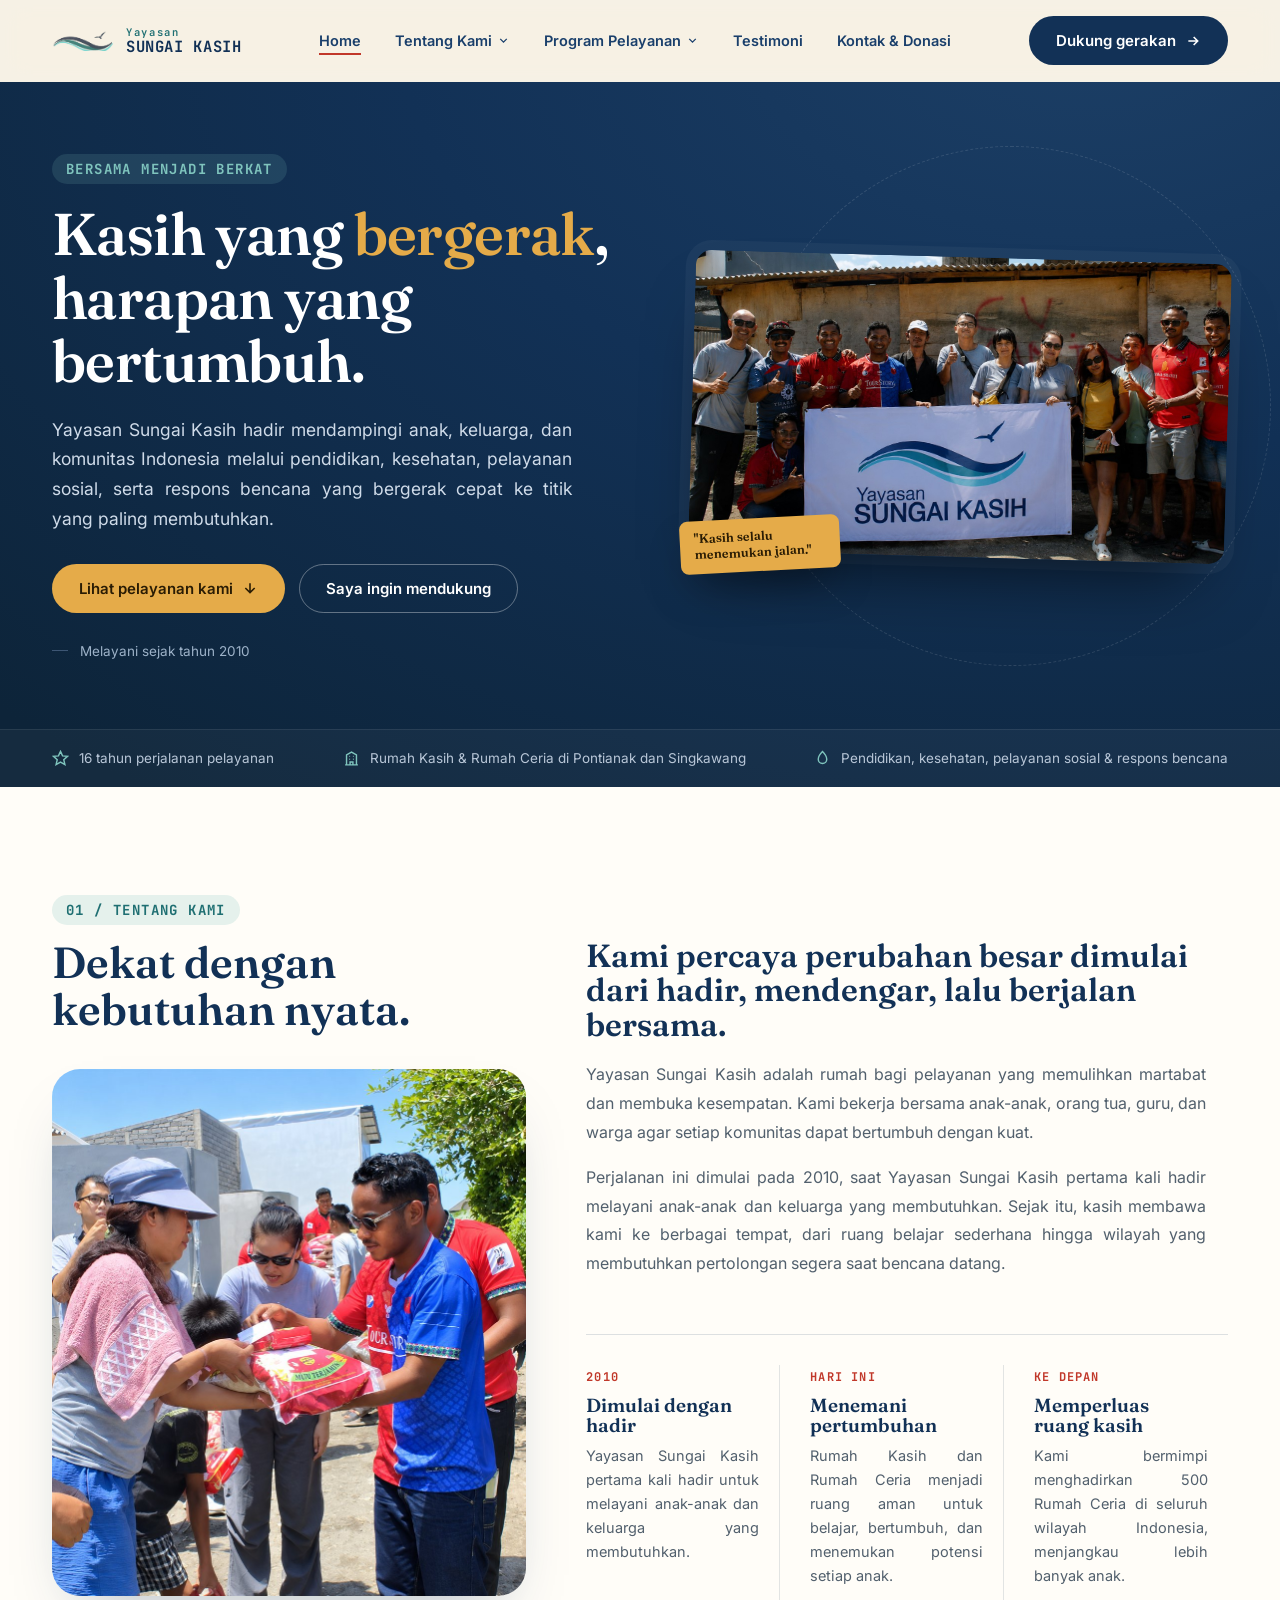
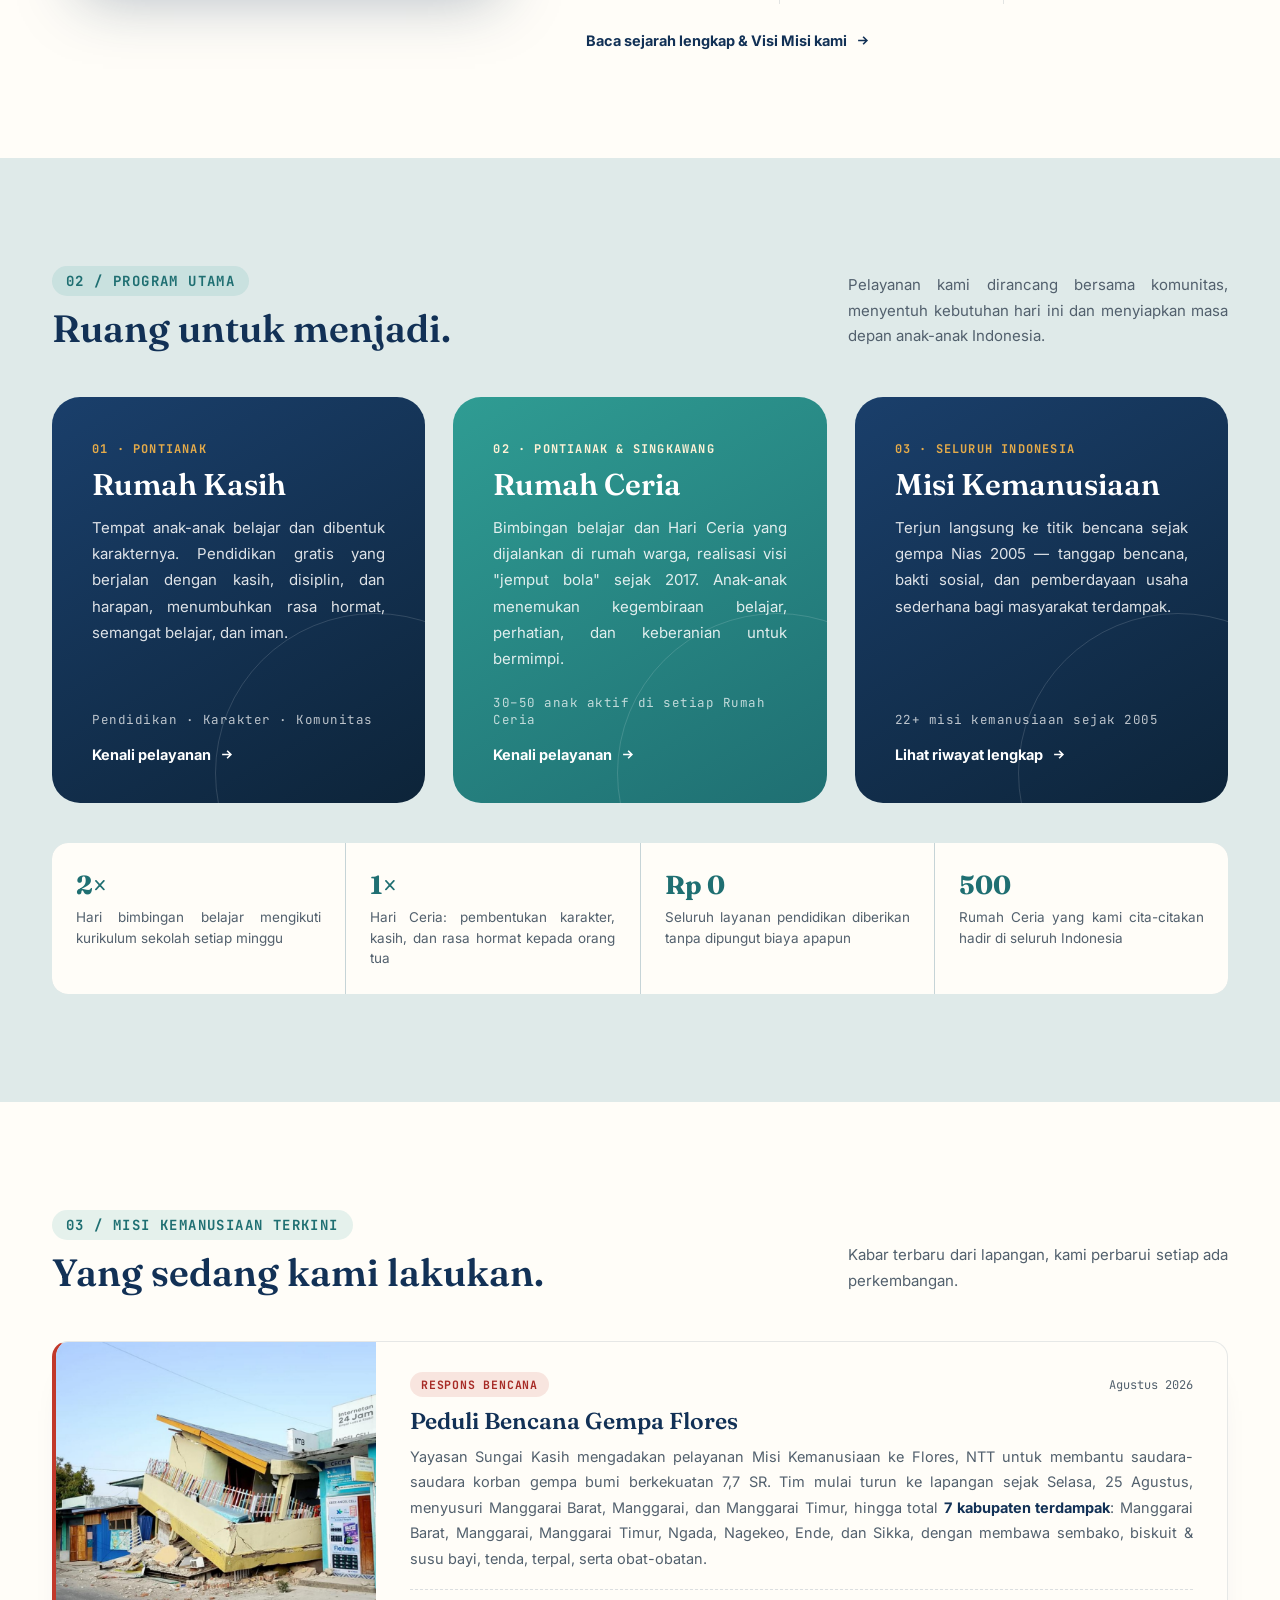
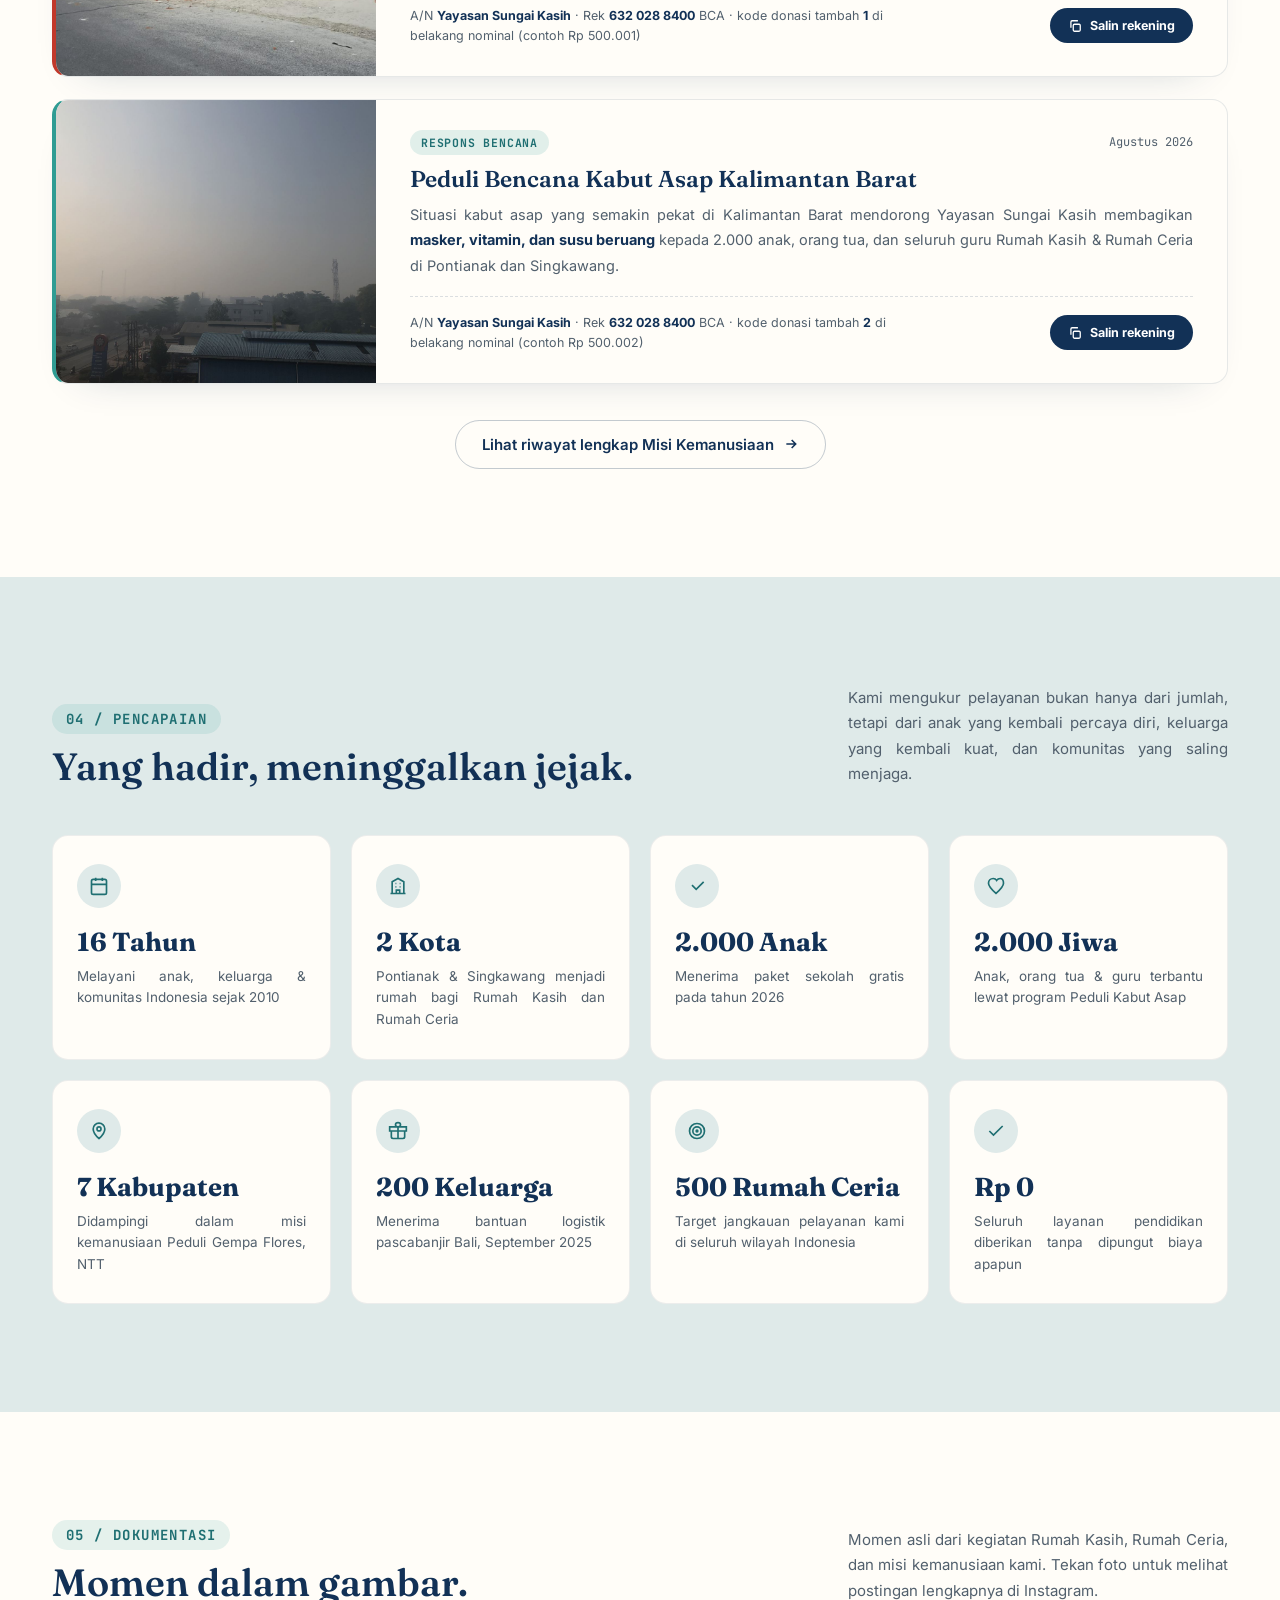
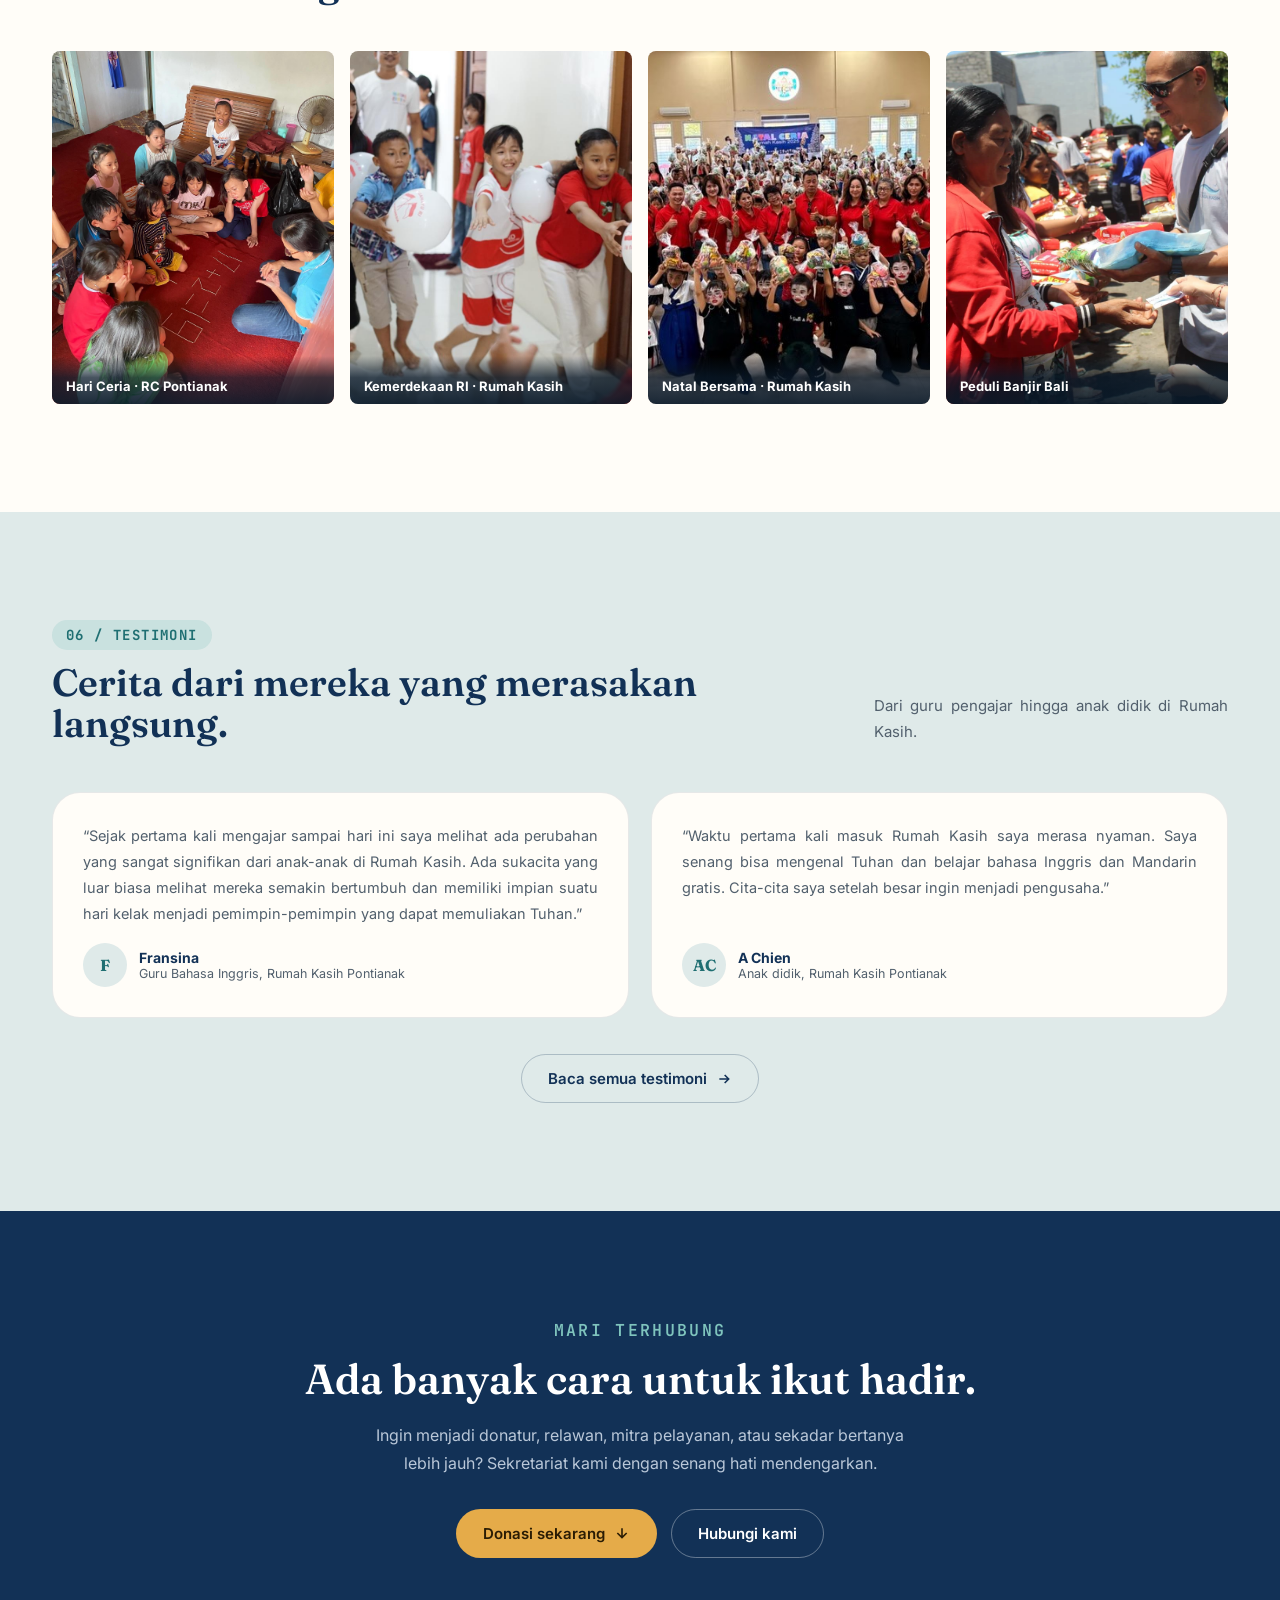
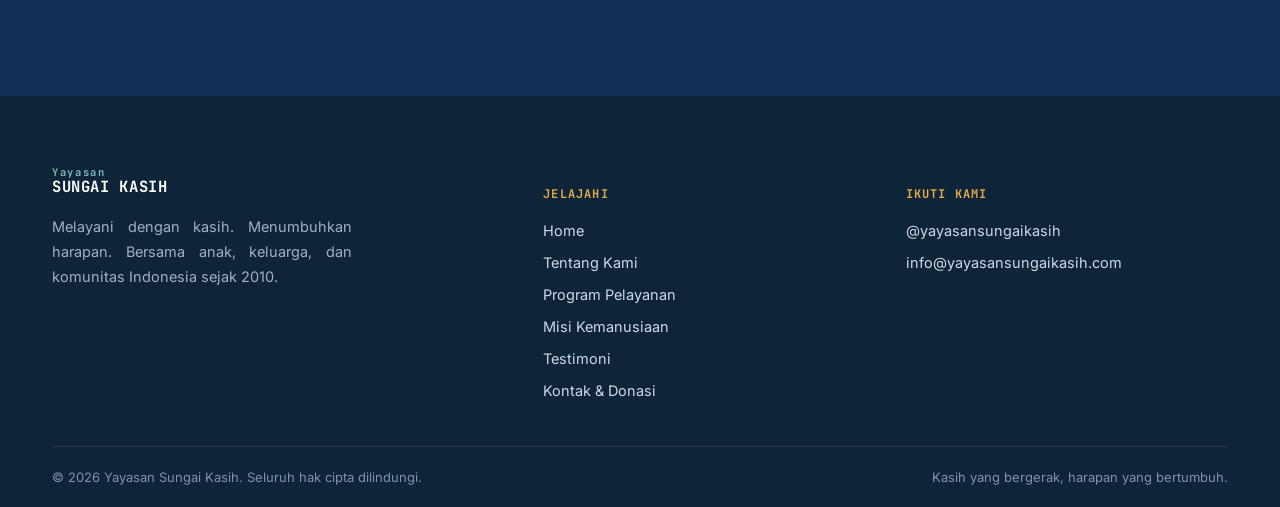
==== commit 13c80530: "Simplify homepage CTA caption: remove '07/' numbering and pill badge, enlarge as plain editorial lab" ====
--- a/index.html
+++ b/index.html
@@ -458,7 +458,7 @@
   <!-- ============ CTA Kontak & Donasi ============ -->
   <section class="section on-dark">
     <div class="container" style="text-align:center">
-      <span class="kicker kicker-on-dark" style="justify-content:center">07 / Mari terhubung</span>
+      <span class="cta-label">Mari Terhubung</span>
       <h2 style="color:#fff; font-size:clamp(28px,3.4vw,42px); margin:16px 0 18px;">Ada banyak cara untuk ikut hadir.</h2>
       <p style="color:#b9c7d8; max-width:560px; margin:0 auto 32px; font-size:16px; line-height:1.75;">Ingin menjadi donatur, relawan, mitra pelayanan, atau sekadar bertanya lebih jauh? Sekretariat kami dengan senang hati mendengarkan.</p>
       <div class="hero-cta" style="justify-content:center">
--- a/css/style.css
+++ b/css/style.css
@@ -96,6 +96,17 @@
 }
 .on-dark .kicker, .kicker-on-dark { color: var(--teal-300); background: rgba(127,196,189,.15); }
 
+.cta-label {
+  display: block;
+  font-family: var(--font-mono);
+  font-size: 16.5px;
+  letter-spacing: 0.14em;
+  text-transform: uppercase;
+  font-weight: 600;
+  color: var(--teal-300);
+  margin-bottom: 4px;
+}
+
 /* ---------- Buttons ---------- */
 .btn {
   display: inline-flex;
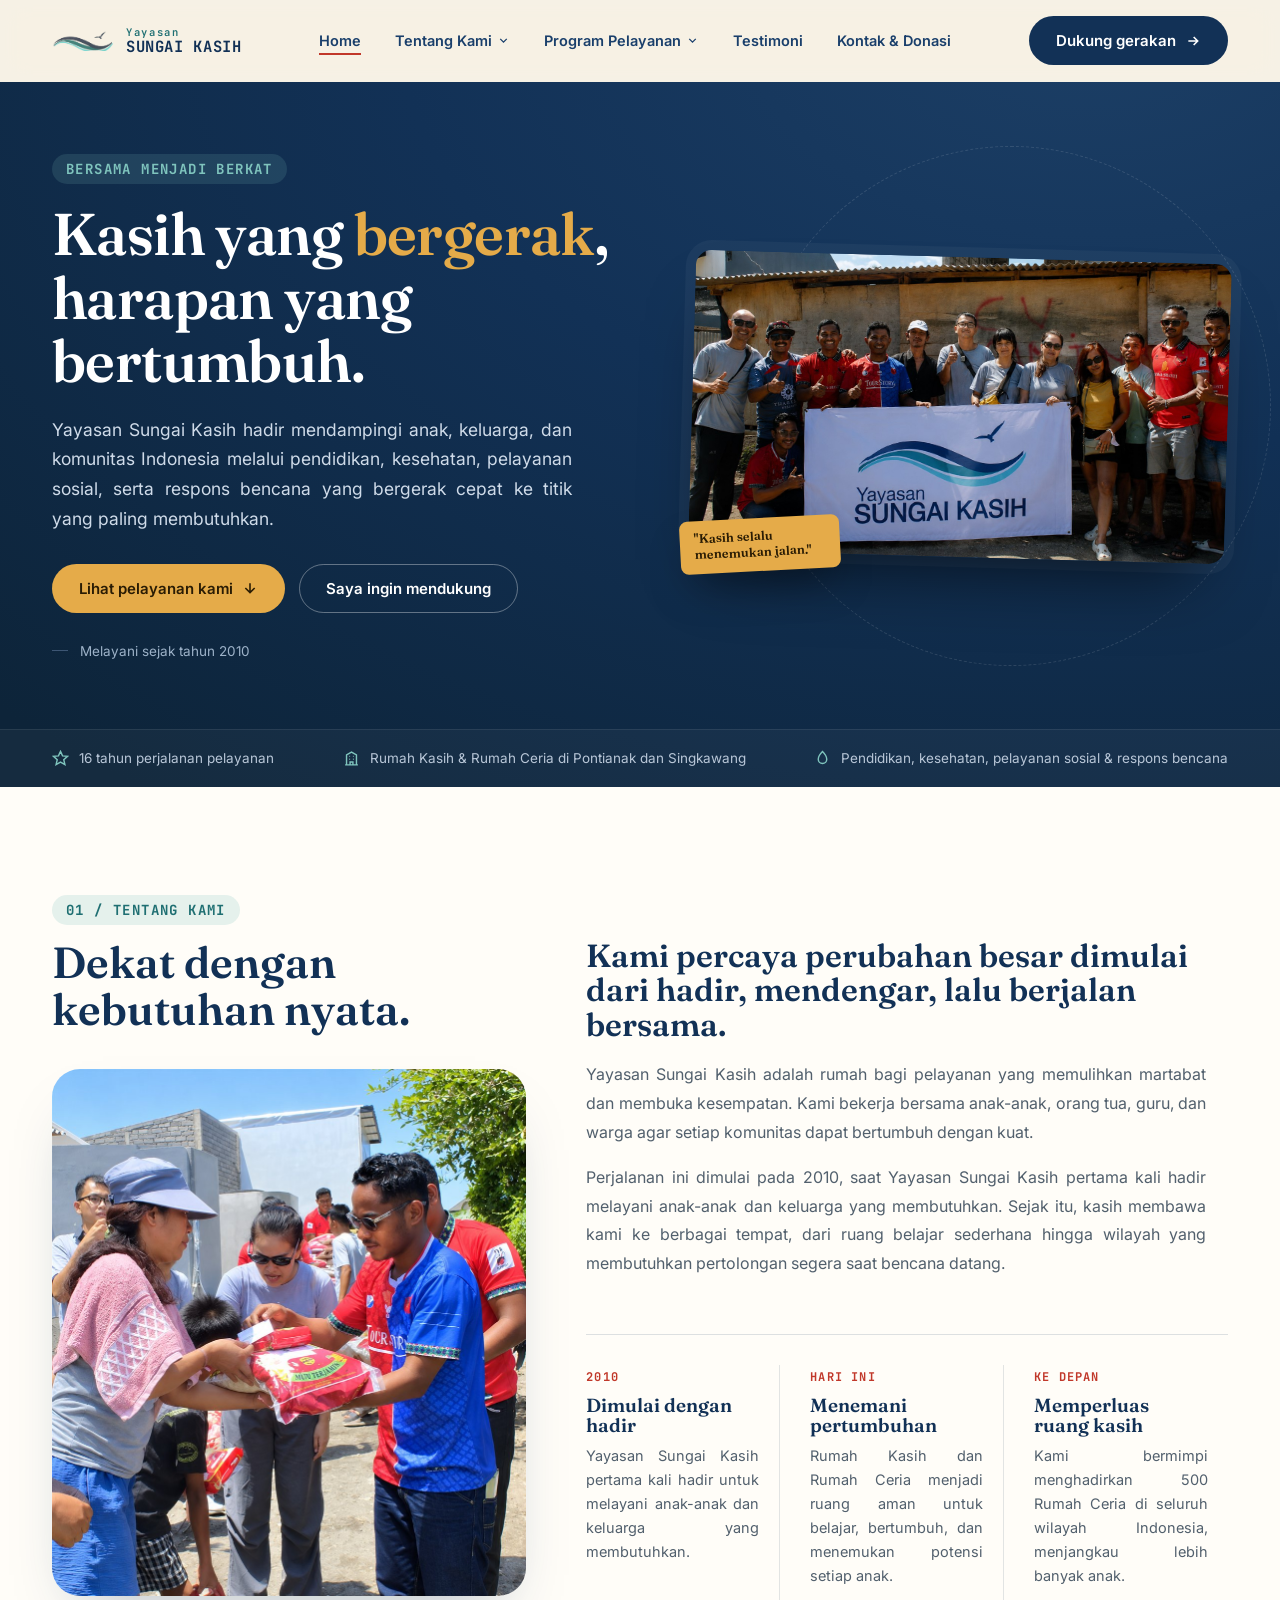
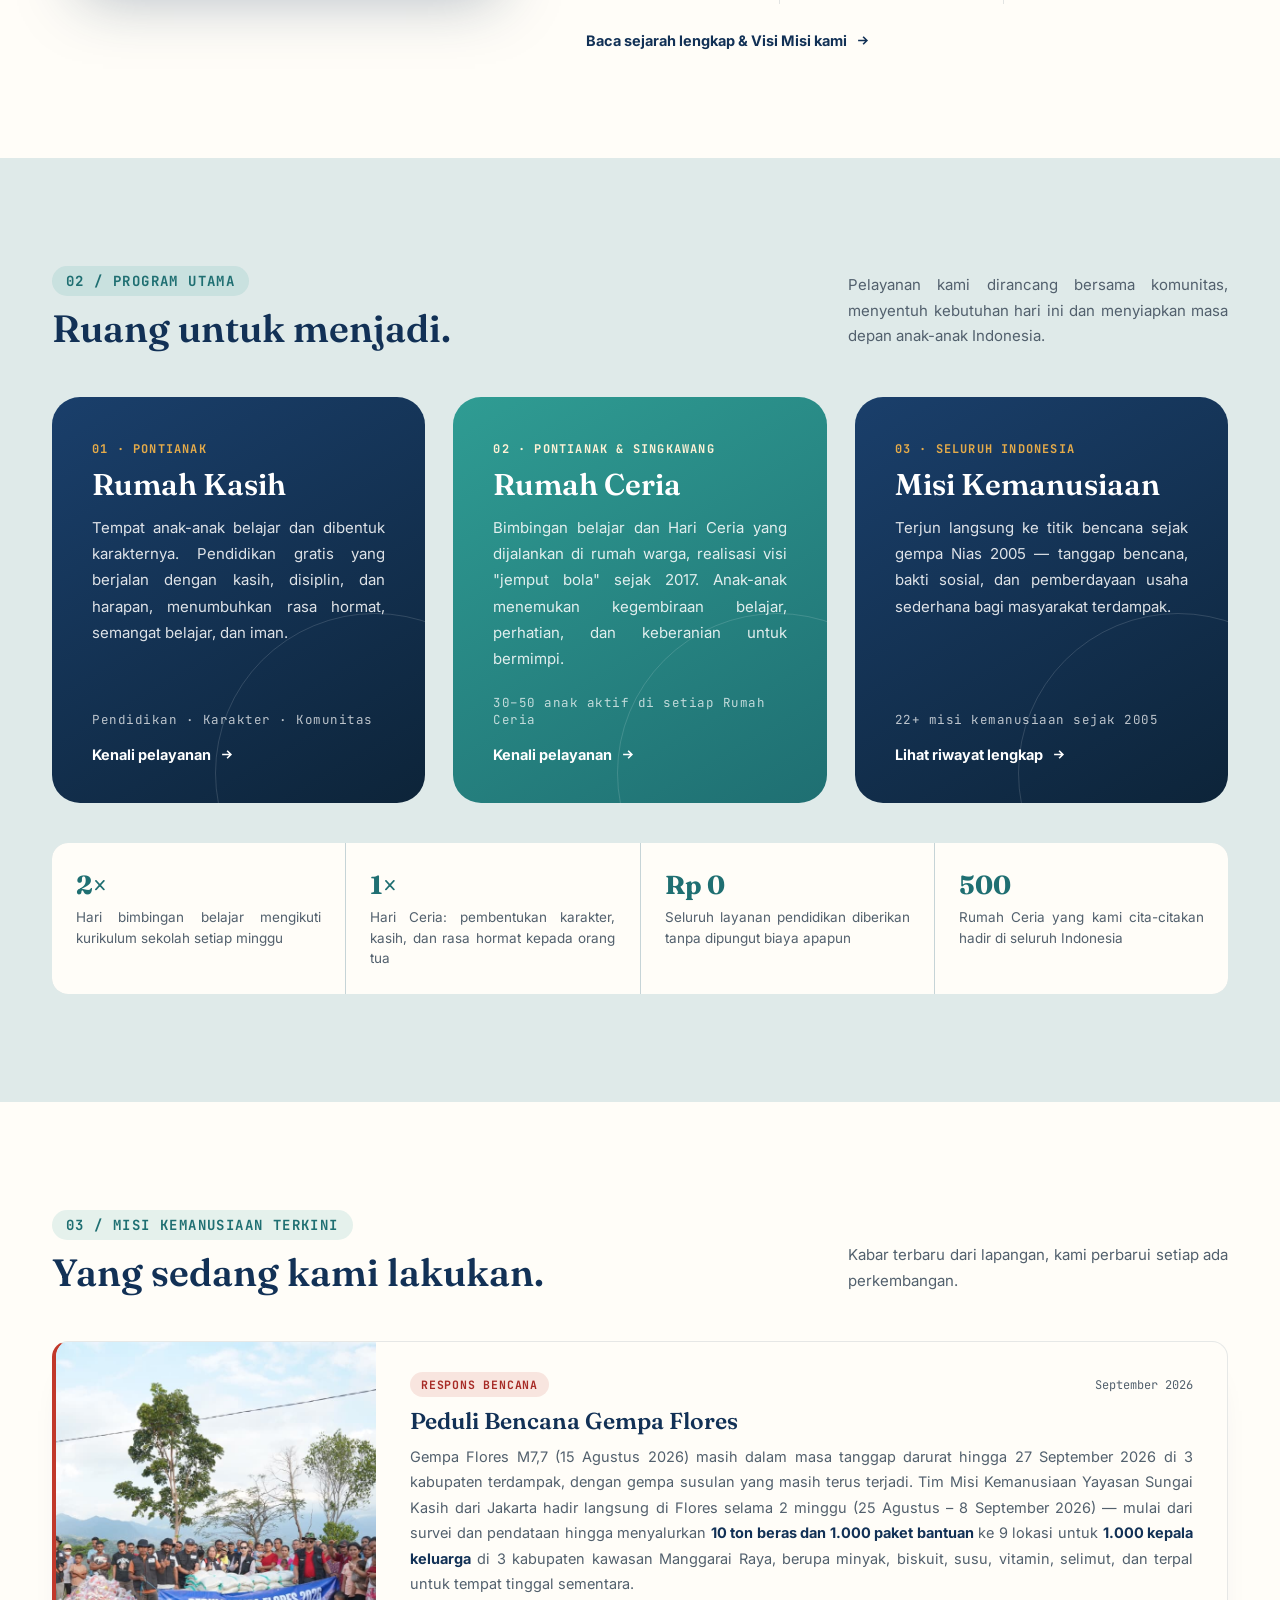
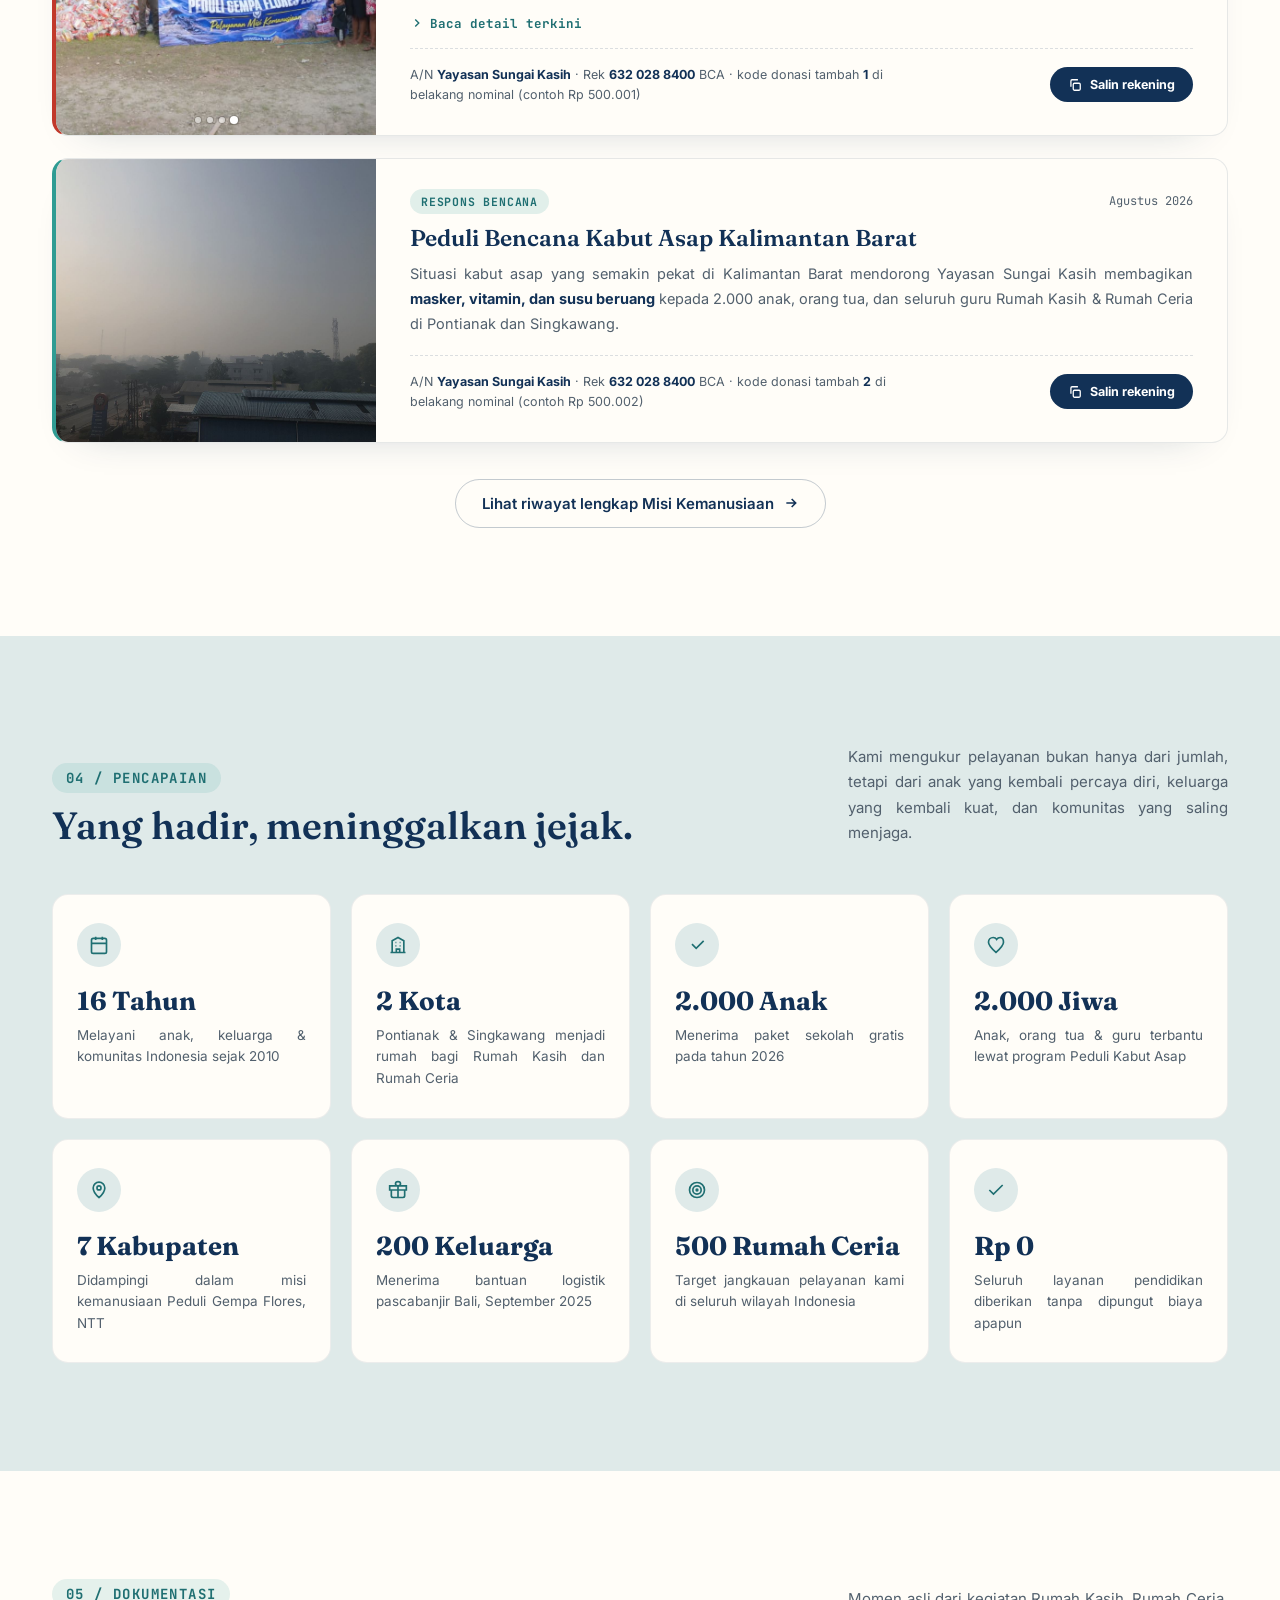
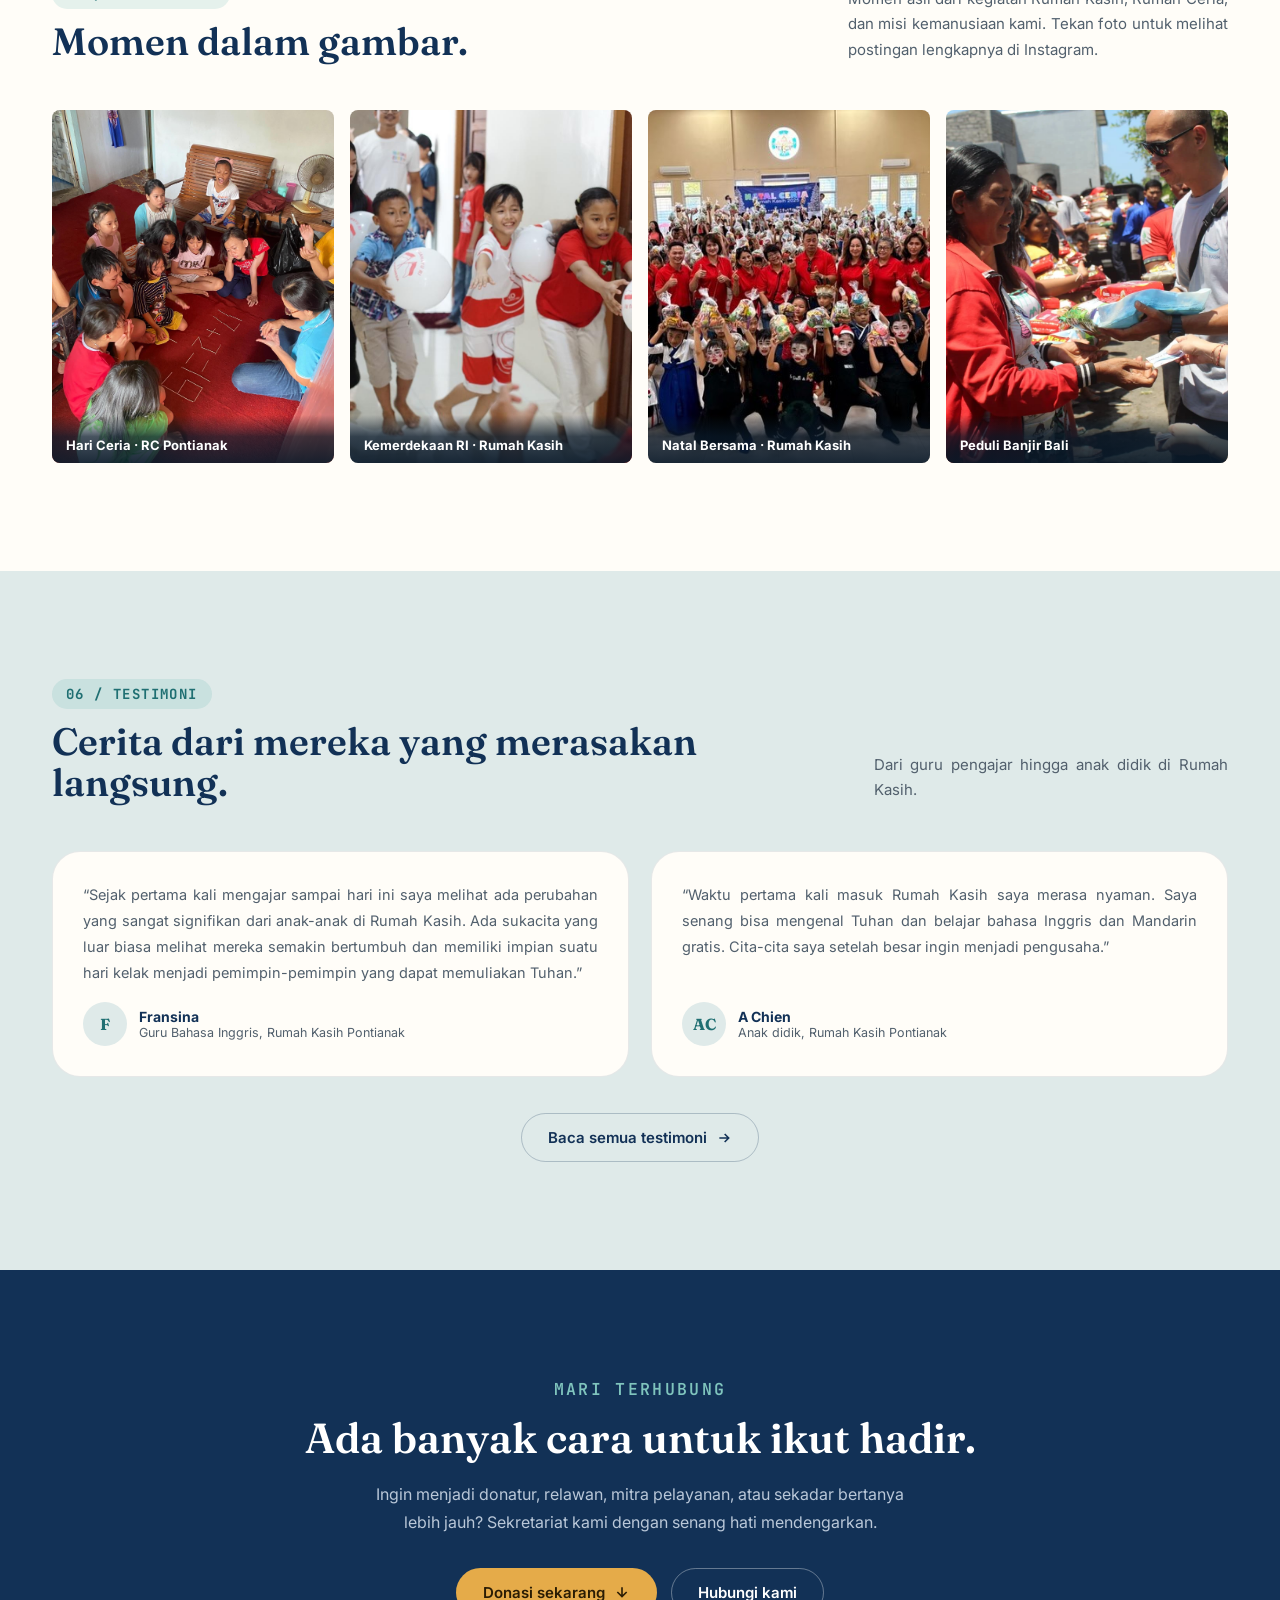
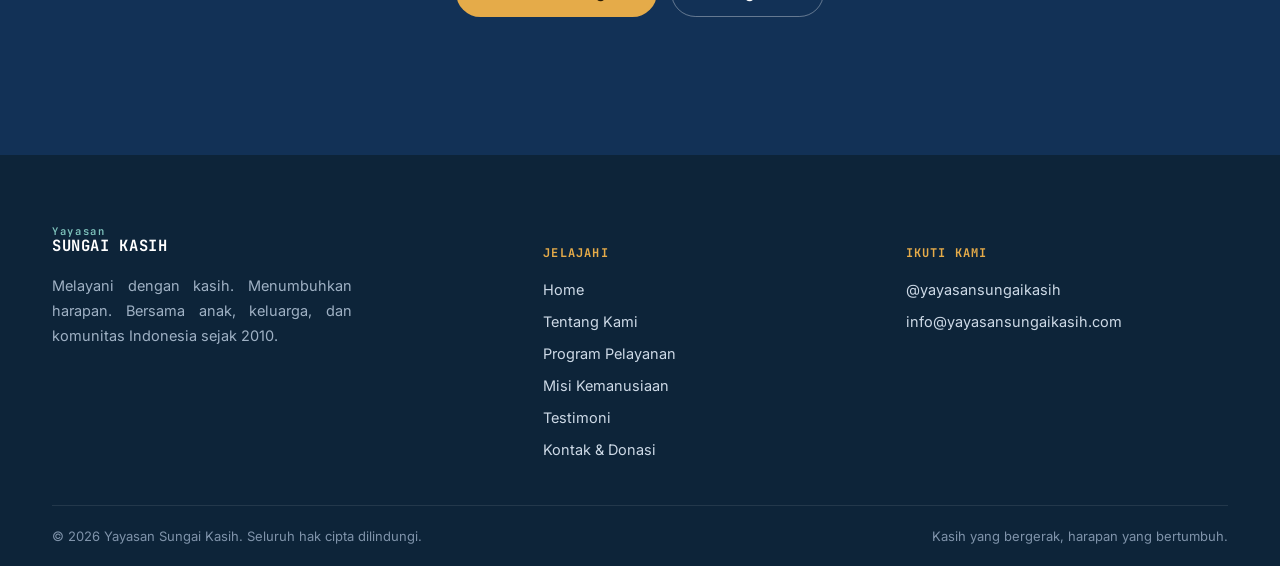
==== commit 114d94cd: "Update Peduli Bencana Gempa Flores card with latest field update and swipeable photo gallery Add swi" ====
--- a/index.html
+++ b/index.html
@@ -14,7 +14,10 @@
 <meta property="og:image" content="assets/img/hero-poster.jpg" />
 <meta property="og:locale" content="id_ID" />
 
-<link rel="icon" href="data:image/svg+xml,%3Csvg xmlns='http://www.w3.org/2000/svg' viewBox='0 0 100 100'%3E%3Crect width='100' height='100' rx='22' fill='%23123156'/%3E%3Cpath d='M15 40c10-9 20-9 30 0s20 9 30 0 10-9 10-9' stroke='%232f9c93' stroke-width='7' fill='none' stroke-linecap='round'/%3E%3Cpath d='M15 60c10-9 20-9 30 0s20 9 30 0 10-9 10-9' stroke='%23e5ab49' stroke-width='7' fill='none' stroke-linecap='round'/%3E%3C/svg%3E" />
+<link rel="shortcut icon" href="/favicon.ico" />
+<link rel="icon" href="assets/img/favicon-32.png" sizes="32x32" />
+<link rel="icon" href="assets/img/favicon-192.png" sizes="192x192" />
+<link rel="apple-touch-icon" href="assets/img/apple-touch-icon.png" />
 
 <link rel="preconnect" href="https://fonts.googleapis.com">
 <link rel="preconnect" href="https://fonts.gstatic.com" crossorigin>
@@ -261,15 +264,30 @@
       <div class="news-list" data-reveal-group>
         <article class="news-card accent-red" style="--i:0">
           <div class="news-media">
-            <img src="assets/img/news-flores.jpg" alt="Bangunan rusak akibat gempa Flores M7,7 di Manggarai Timur, NTT (15 Agustus 2026)" loading="lazy" width="1274" height="928" />
+            <div class="swipe-gallery" data-gallery>
+              <div class="swipe-track">
+                <img src="assets/img/gempa-flores/2.jpg" alt="Tim Misi Kemanusiaan Yayasan Sungai Kasih bersama warga dan bantuan logistik Peduli Gempa Flores 2026 di Manggarai" loading="lazy" width="1280" height="720" />
+                <img src="assets/img/gempa-flores/1.jpg" alt="Penyaluran bantuan beras dan sembako untuk warga terdampak gempa Flores" loading="lazy" width="1280" height="720" />
+                <img src="assets/img/gempa-flores/3.jpg" alt="Tim menyerahkan bantuan logistik langsung kepada warga di lokasi terdampak gempa Flores" loading="lazy" width="1280" height="720" />
+                <img src="assets/img/gempa-flores/4.jpg" alt="Anak-anak penyintas gempa Flores menerima pendampingan dari Tim Misi Kemanusiaan Yayasan Sungai Kasih" loading="lazy" width="1280" height="720" />
+              </div>
+              <div class="swipe-dots" aria-hidden="true"></div>
+            </div>
           </div>
           <div class="news-body">
             <div class="news-top">
               <span class="news-tag tag-red">Respons Bencana</span>
-              <span class="news-date">Agustus 2026</span>
+              <span class="news-date">September 2026</span>
             </div>
             <h3>Peduli Bencana Gempa Flores</h3>
-            <p>Yayasan Sungai Kasih mengadakan pelayanan Misi Kemanusiaan ke Flores, NTT untuk membantu saudara-saudara korban gempa bumi berkekuatan 7,7 SR. Tim mulai turun ke lapangan sejak Selasa, 25 Agustus, menyusuri Manggarai Barat, Manggarai, dan Manggarai Timur, hingga total <strong>7 kabupaten terdampak</strong>: Manggarai Barat, Manggarai, Manggarai Timur, Ngada, Nagekeo, Ende, dan Sikka, dengan membawa sembako, biskuit &amp; susu bayi, tenda, terpal, serta obat-obatan.</p>
+            <p>Gempa Flores M7,7 (15 Agustus 2026) masih dalam masa tanggap darurat hingga 27 September 2026 di 3 kabupaten terdampak, dengan gempa susulan yang masih terus terjadi. Tim Misi Kemanusiaan Yayasan Sungai Kasih dari Jakarta hadir langsung di Flores selama 2 minggu (25 Agustus – 8 September 2026) — mulai dari survei dan pendataan hingga menyalurkan <strong>10 ton beras dan 1.000 paket bantuan</strong> ke 9 lokasi untuk <strong>1.000 kepala keluarga</strong> di 3 kabupaten kawasan Manggarai Raya, berupa minyak, biskuit, susu, vitamin, selimut, dan terpal untuk tempat tinggal sementara.</p>
+            <button class="news-more" aria-expanded="false"><svg viewBox="0 0 24 24" fill="none" stroke="currentColor" stroke-width="2.4"><path d="M9 6l6 6-6 6"/></svg> Baca detail terkini</button>
+            <div class="news-detail">
+              <p><strong>Jumat, 4 September 2026</strong> — 4 titik di Kabupaten Manggarai Barat: Dusun Nara & Dusun Ledang (Desa Pong Majok, Kec. Lembor), Desa Robo (3 dusun, Kec. Welak), Desa Poco Rutang (Kec. Lembor).</p>
+              <p><strong>Sabtu, 5 September 2026</strong> — 2 titik (7 RT) di Kabupaten Manggarai Timur: RT 15–19 dan RT 20–21, Kelurahan Mando Sawu, Kec. Poco Ranaka.</p>
+              <p><strong>Minggu, 6 September 2026</strong> — 3 titik di Kabupaten Manggarai: Dusun Ruis & Dusun Copu (Desa Ruis, Kec. Reok), Desa Bere (Kec. Cibal Barat).</p>
+              <p>Misi Kemanusiaan Sungai Kasih melayani di 3 kabupaten kawasan Manggarai Raya (Barat, Tengah, dan Timur) dengan medan yang menantang. "Bukan hanya membawa bantuan berupa logistik, tetapi menguatkan saudara-saudara kita dengan berdoa dan bernyanyi bersama. Kita tidak membiarkan mereka berjalan sendiri. Kita ikut hadir dan merasakan, serta menjadi perpanjangan tangan Tuhan bagi mereka yang membutuhkan," ungkap Priskila Linda selaku Ketua Yayasan Sungai Kasih.</p>
+            </div>
             <div class="news-donate">
               <span>A/N <strong>Yayasan Sungai Kasih</strong> · Rek <strong>632 028 8400</strong> BCA · kode donasi tambah <strong>1</strong> di belakang nominal (contoh Rp 500.001)</span>
               <button class="donate-copy-btn">
--- a/css/style.css
+++ b/css/style.css
@@ -594,6 +594,22 @@
 .news-card.accent-teal { border-left-color: var(--teal-500); }
 .news-media { flex-shrink: 0; width: 320px; align-self: stretch; }
 .news-media img { width: 100%; height: 100%; object-fit: cover; display: block; }
+
+/* ---------- Swipeable photo gallery (news-media / blog cards) ---------- */
+.swipe-gallery { position: relative; width: 100%; height: 100%; }
+.swipe-track {
+  display: flex; width: 100%; height: 100%;
+  overflow-x: auto; scroll-snap-type: x mandatory;
+  -webkit-overflow-scrolling: touch; scrollbar-width: none;
+}
+.swipe-track::-webkit-scrollbar { display: none; }
+.swipe-track img { flex: 0 0 100%; width: 100%; height: 100%; object-fit: cover; scroll-snap-align: start; }
+.swipe-dots {
+  position: absolute; bottom: 12px; left: 0; right: 0;
+  display: flex; justify-content: center; gap: 6px; pointer-events: none;
+}
+.swipe-dots span { width: 6px; height: 6px; border-radius: 50%; background: rgba(255,255,255,.55); box-shadow: 0 0 0 1px rgba(0,0,0,.15); transition: background .2s ease, transform .2s ease; }
+.swipe-dots span.is-active { background: #fff; transform: scale(1.35); }
 .news-body { flex: 1; min-width: 0; padding: 30px 34px; }
 .news-credit { font-size: 11px; color: rgba(18,49,86,.45); margin: 12px 0 0; }
 .news-top { display: flex; align-items: center; justify-content: space-between; gap: 14px; margin-bottom: 12px; flex-wrap: wrap; }
@@ -607,6 +623,16 @@
 .news-card h3 { font-size: clamp(19px, 2.1vw, 23px); color: var(--navy-900); margin-bottom: 10px; }
 .news-card p { font-size: 14.5px; line-height: 1.75; color: var(--ink-soft); margin-bottom: 18px; text-align: justify; }
 .news-card p strong { color: var(--navy-900); }
+.news-more {
+  display: inline-flex; align-items: center; gap: 6px; margin: -6px 0 16px;
+  font-family: var(--font-mono); font-size: 12.5px; font-weight: 700; color: var(--teal-700);
+  background: none; border: none; cursor: pointer; padding: 0;
+}
+.news-more svg { width: 14px; height: 14px; transition: transform .2s var(--ease); }
+.news-more[aria-expanded="true"] svg { transform: rotate(90deg); }
+.news-detail { display: none; }
+.news-detail.open { display: block; margin-top: -4px; }
+.news-detail p { font-size: 13.5px; }
 .news-donate {
   display: flex; align-items: center; justify-content: space-between; gap: 16px; flex-wrap: wrap;
   padding-top: 16px; border-top: 1px dashed rgba(18,49,86,.15);
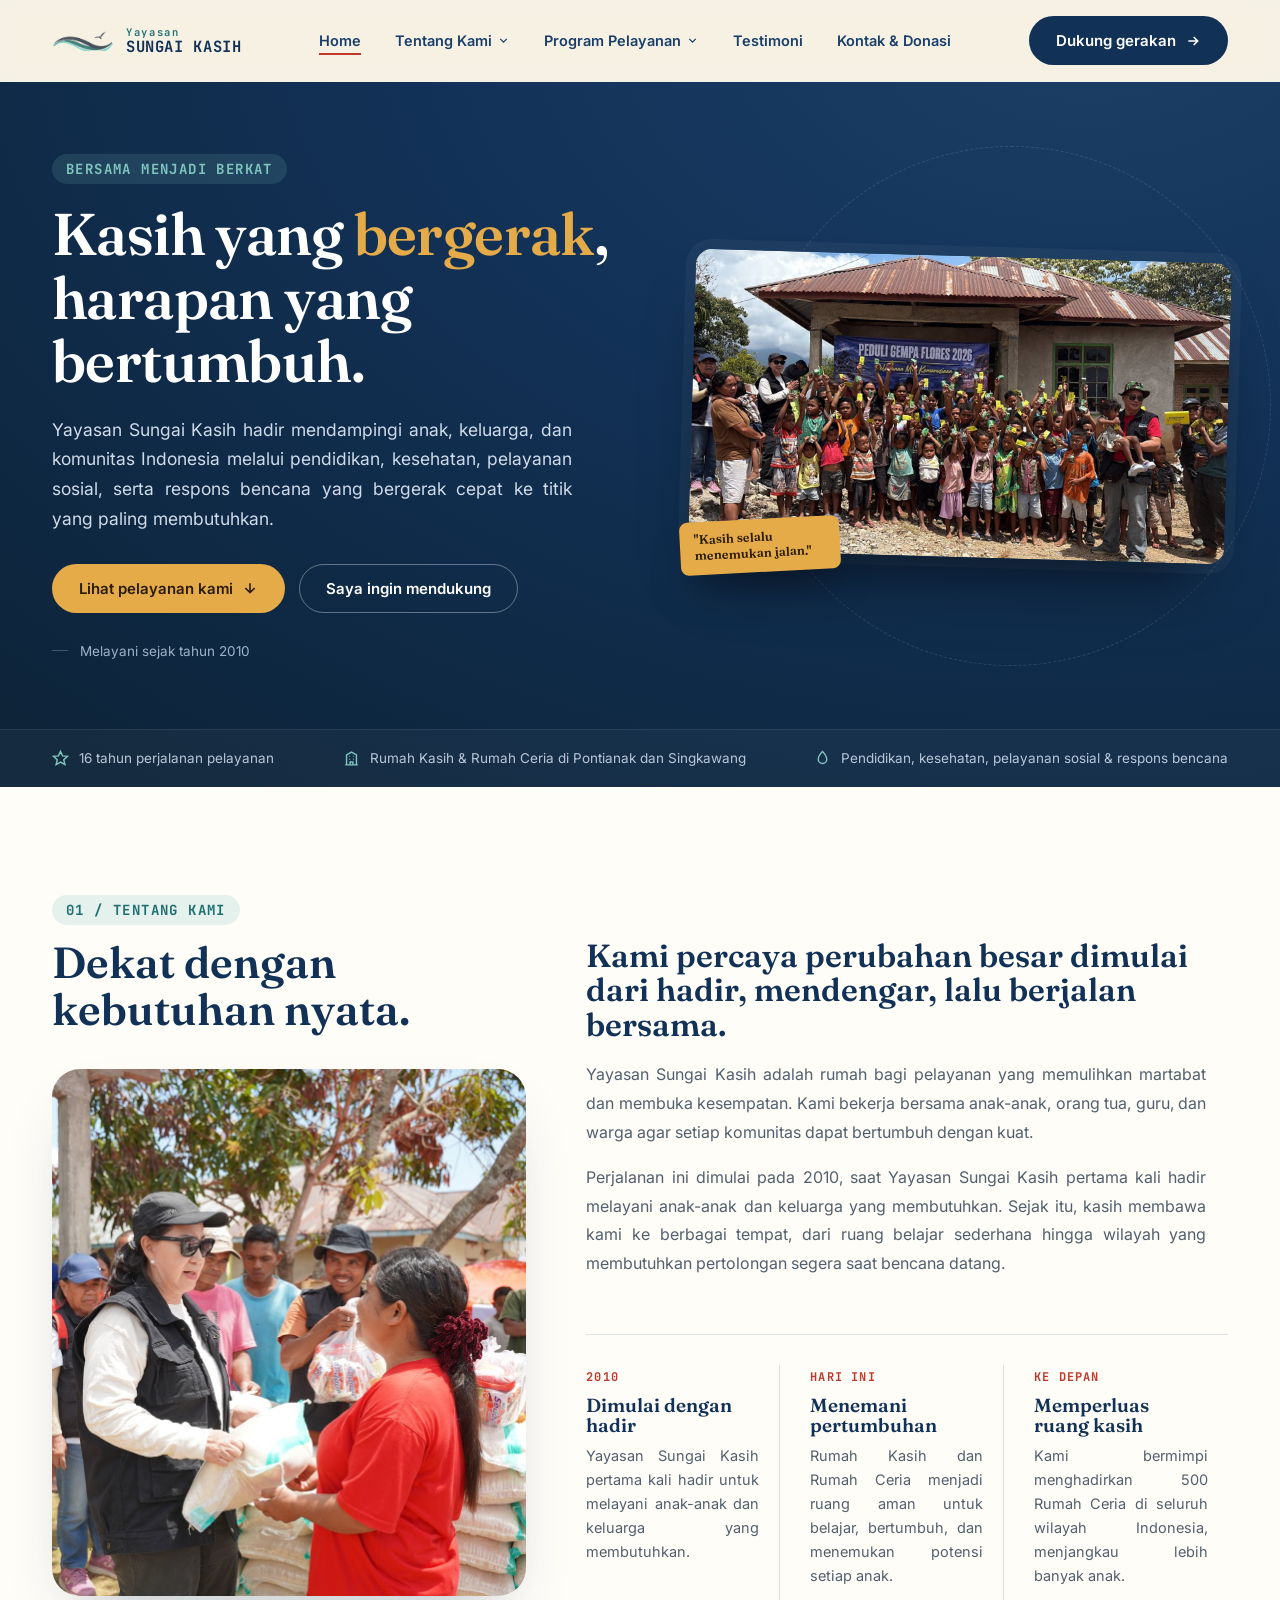
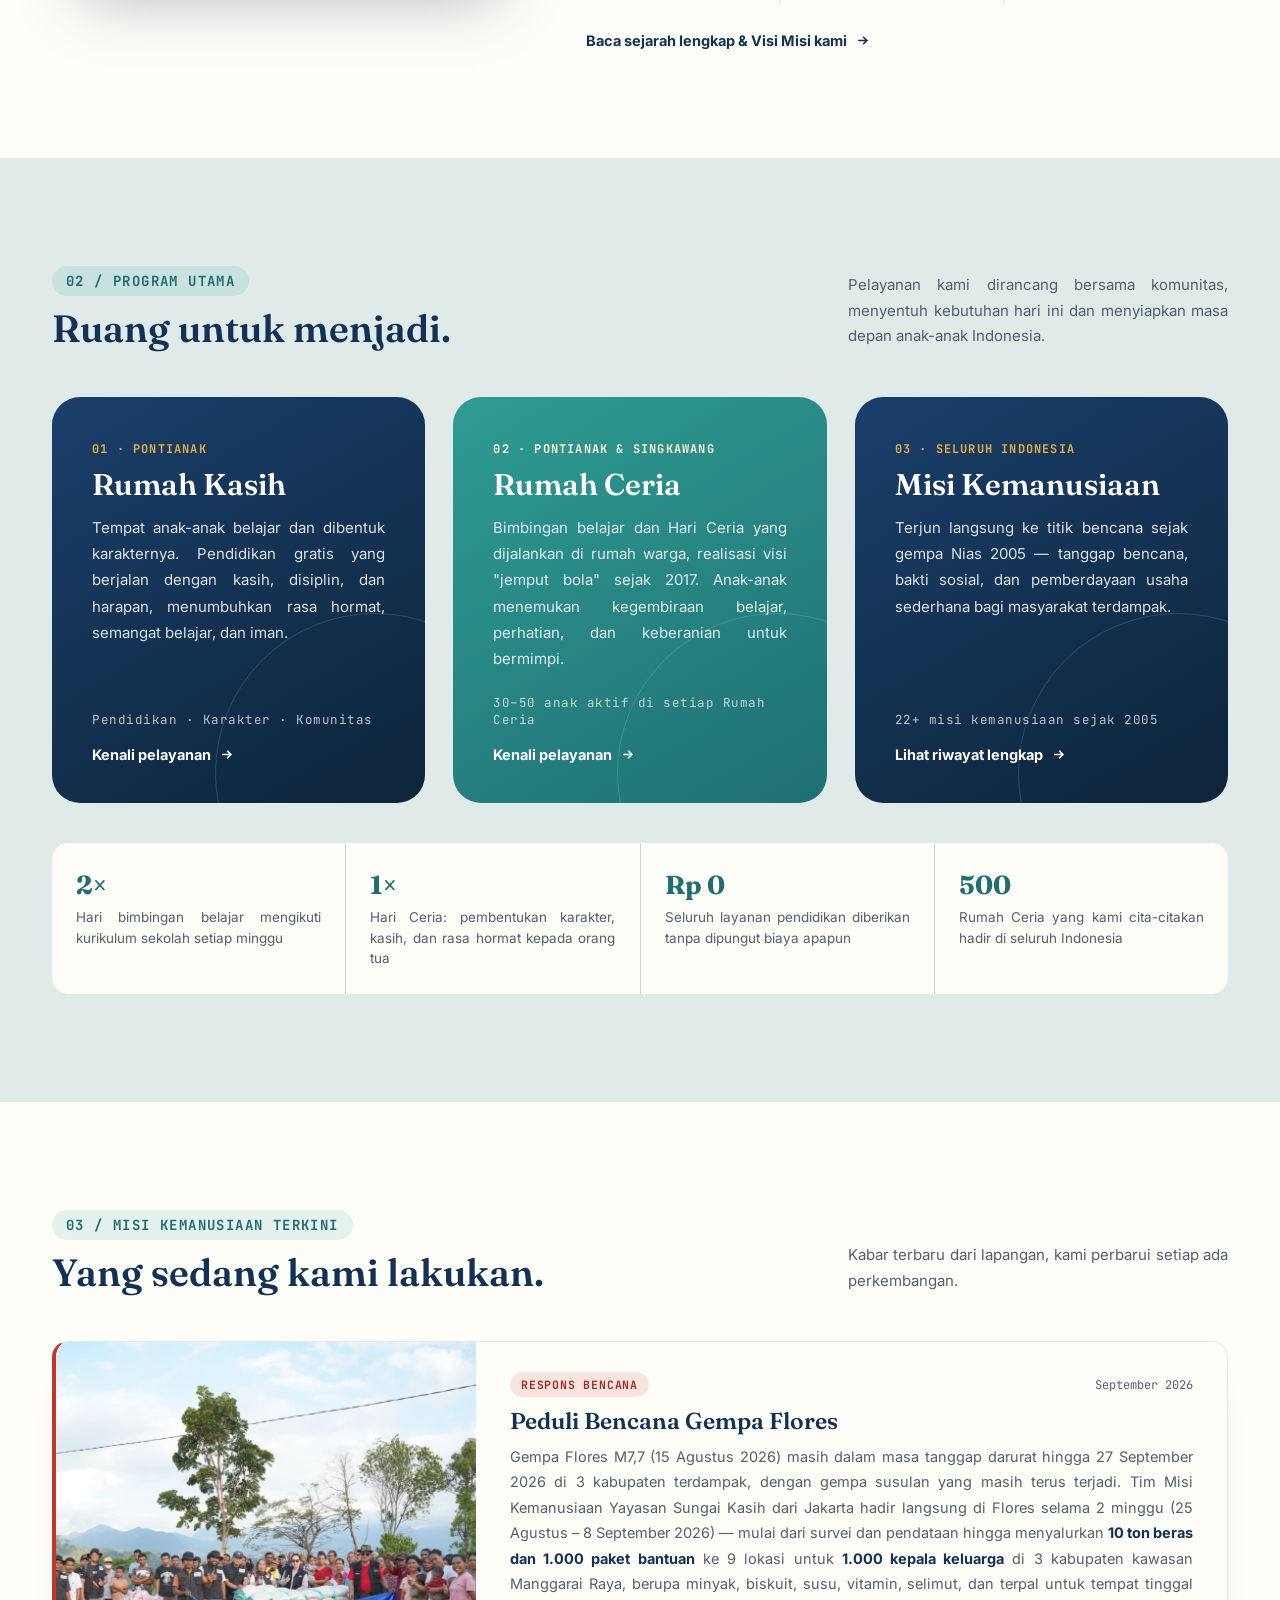
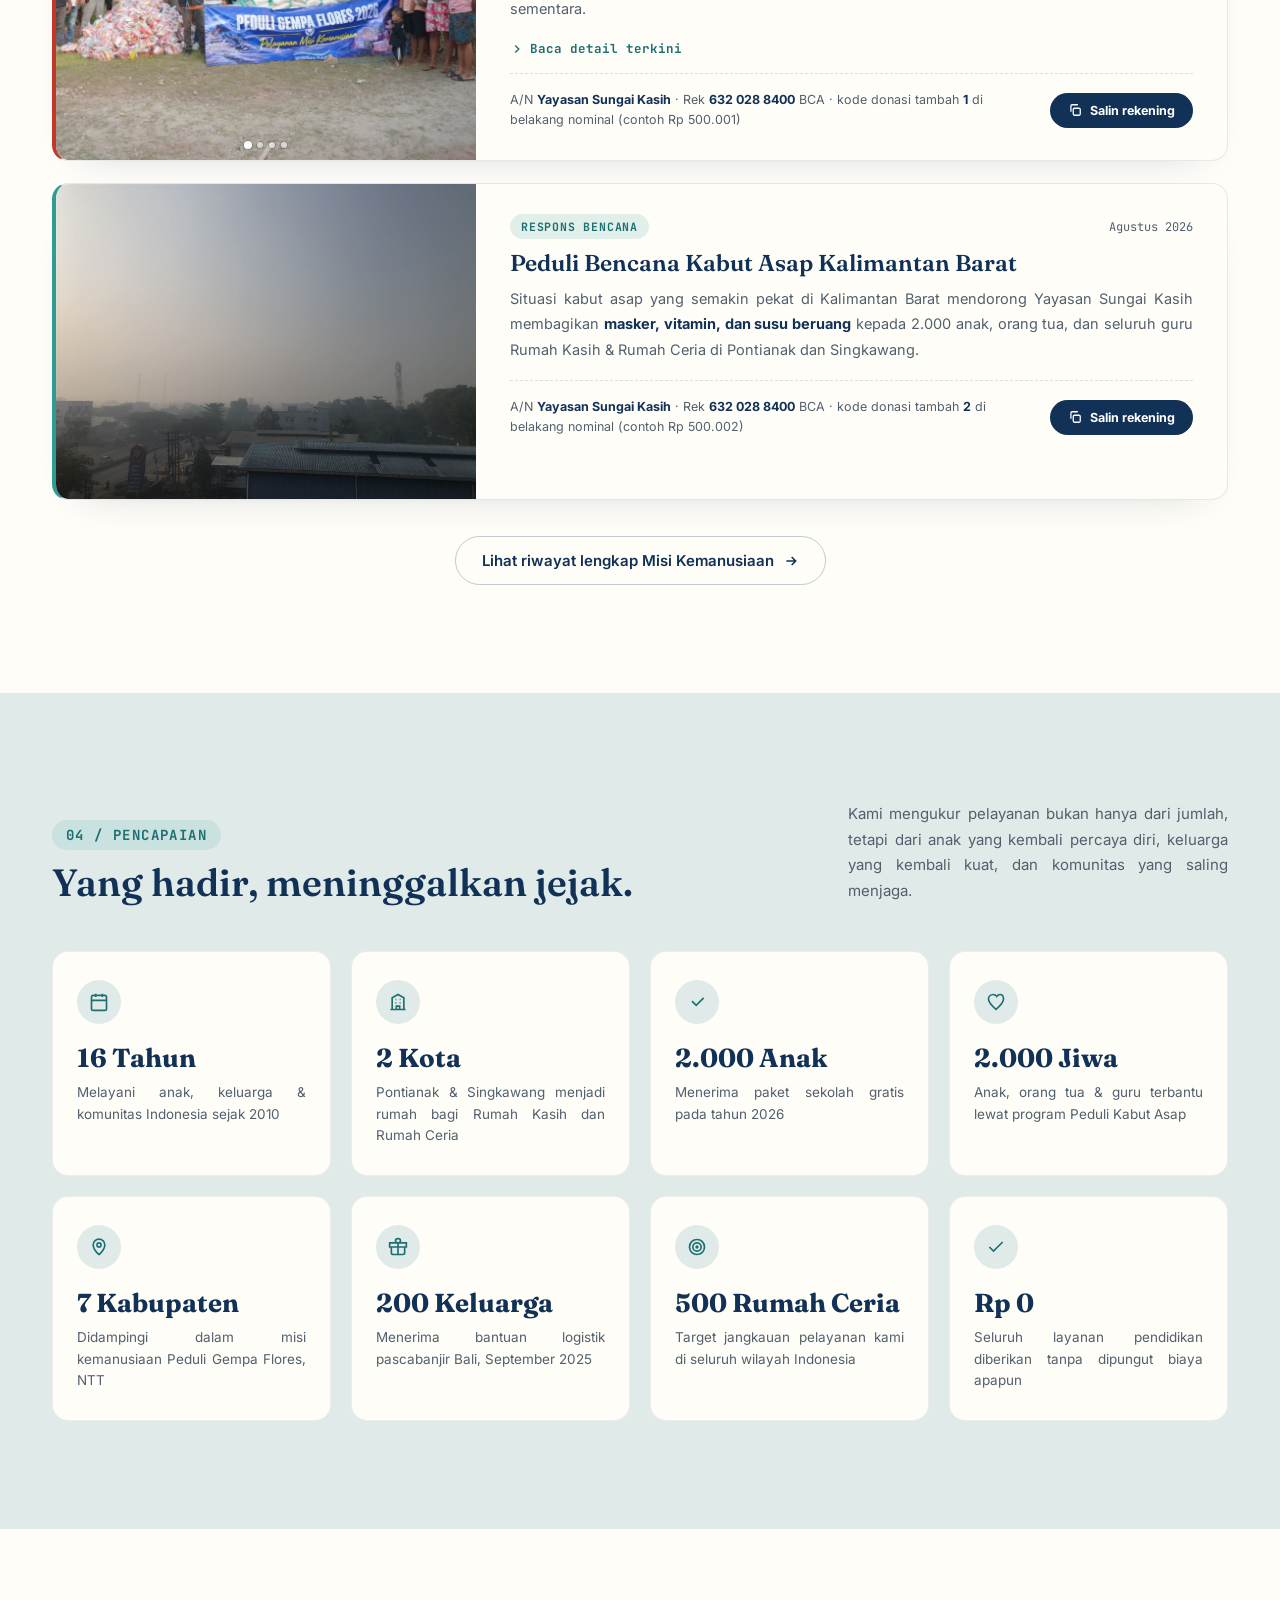
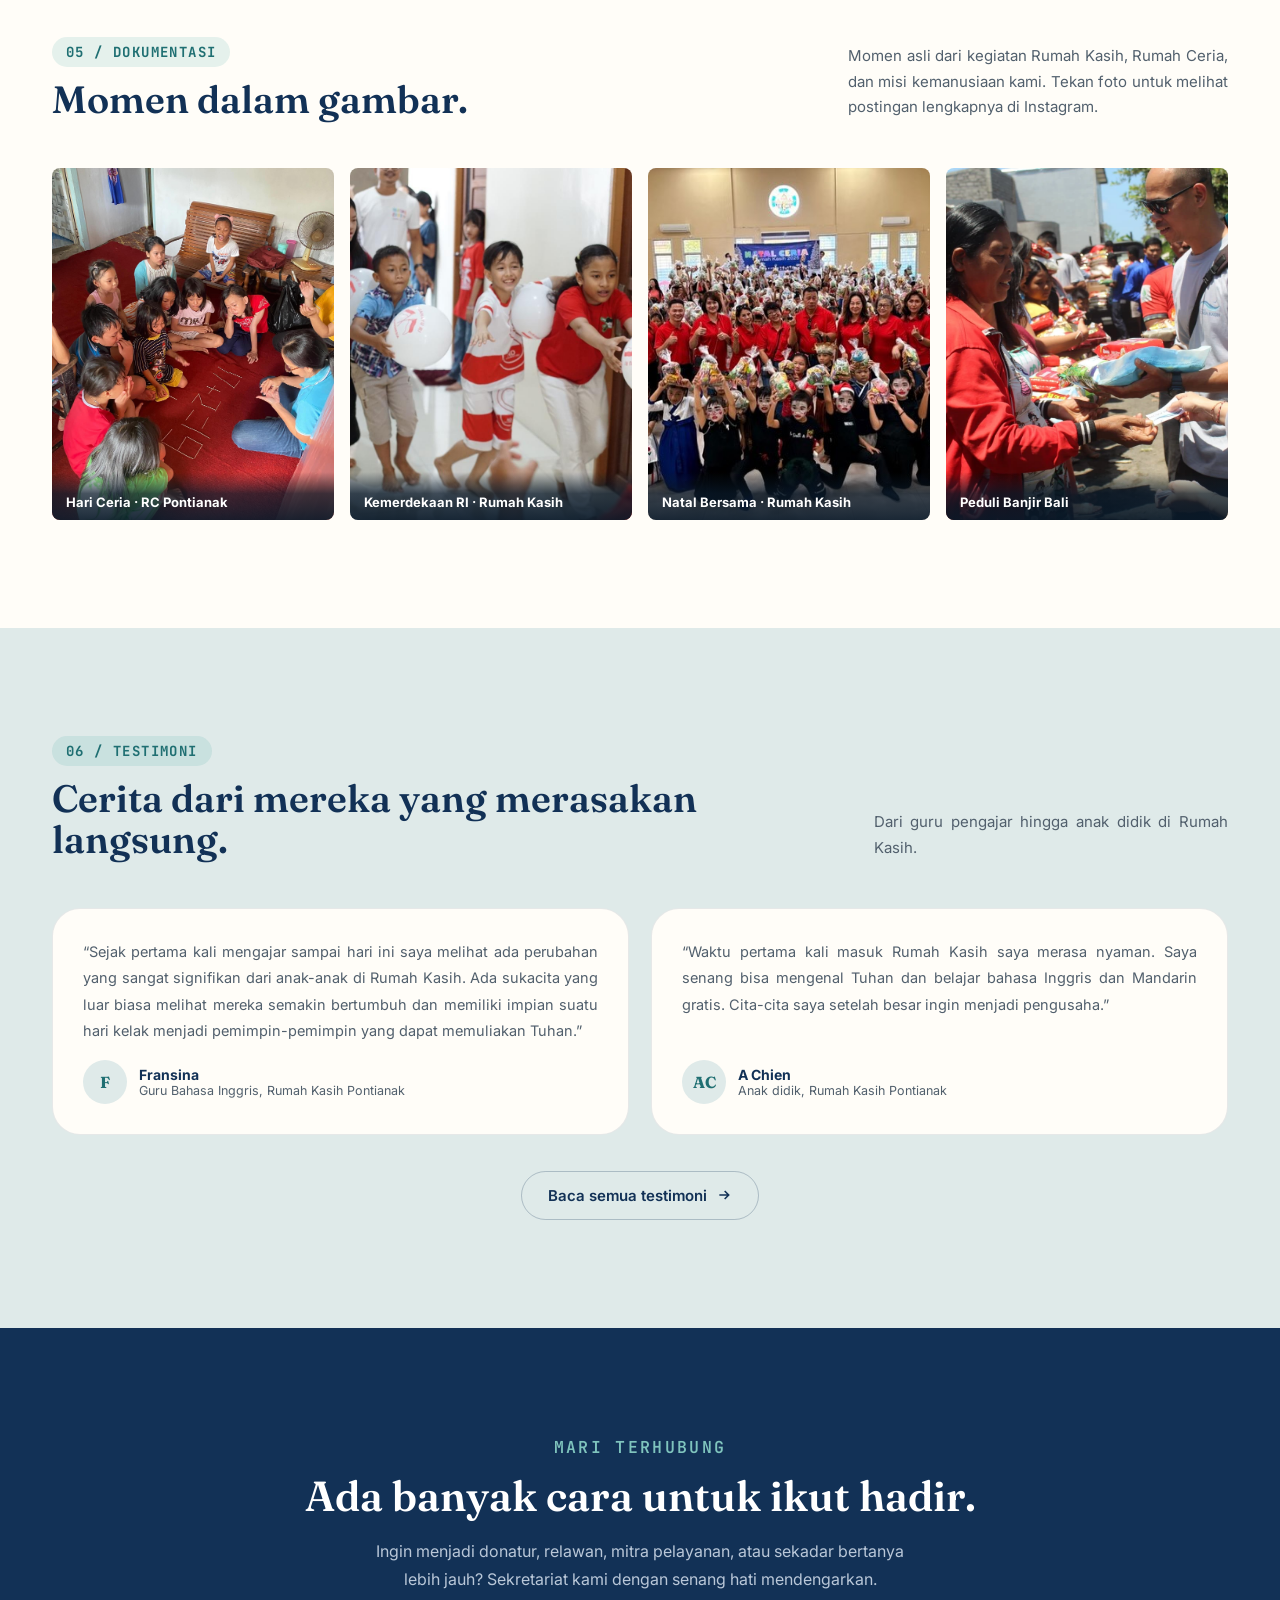
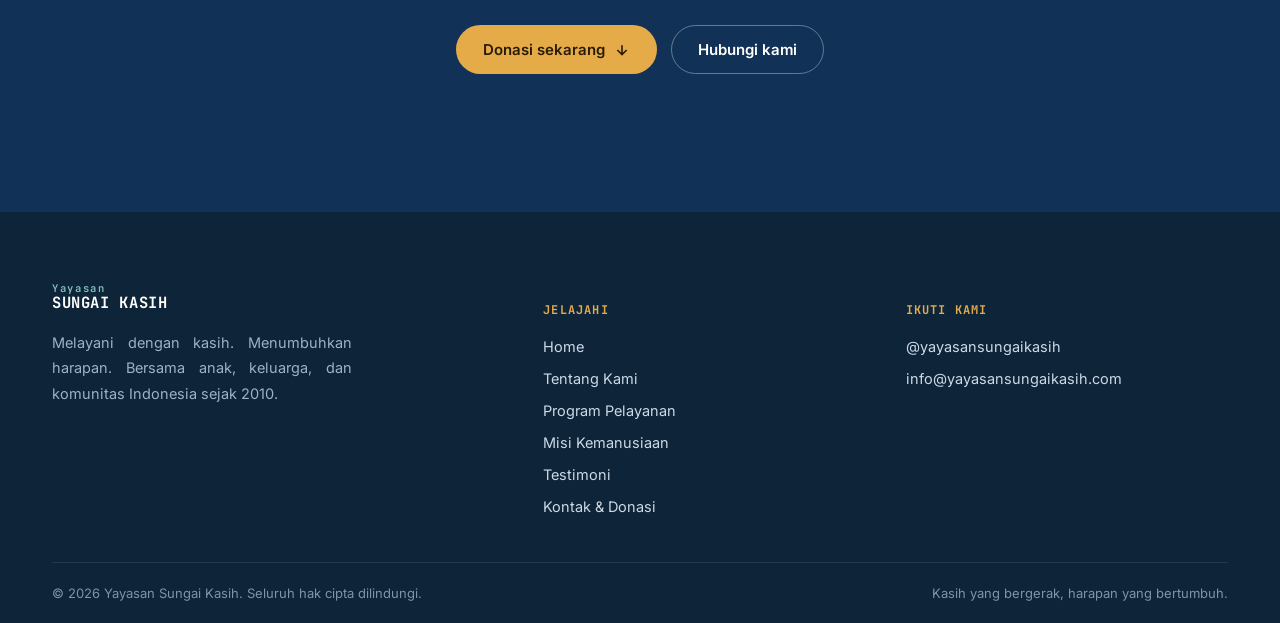
==== commit 4a21e9e7: "Swap hero and Tentang Kami photos to new Flores 2026 documentation (frames unchanged) Co-Authored-By" ====
--- a/index.html
+++ b/index.html
@@ -113,7 +113,7 @@
       <div class="hero-visual" data-reveal>
         <div class="hero-orbit" aria-hidden="true"></div>
         <div class="poster-frame">
-          <img src="assets/img/hero-poster.jpg" alt="Tim Yayasan Sungai Kasih dalam misi Tanggap Bencana Bali 2025, berfoto bersama membawa spanduk yayasan" loading="eager" width="1440" height="805" />
+          <img src="assets/img/hero-flores.jpg" alt="Anak-anak dan warga berfoto bersama Tim Misi Kemanusiaan Yayasan Sungai Kasih di depan spanduk Peduli Gempa Flores 2026" loading="eager" width="1440" height="810" />
         </div>
         <div class="poster-badge">"Kasih selalu menemukan jalan."</div>
       </div>
@@ -144,7 +144,7 @@
         <span class="kicker">01 / Tentang kami</span>
         <h2>Dekat dengan kebutuhan nyata.</h2>
         <div class="about-photo">
-          <img src="assets/img/about-bali.jpg" alt="Relawan Yayasan Sungai Kasih menyalurkan bantuan logistik kepada warga terdampak bencana Bali" loading="lazy" width="950" height="1057" />
+          <img src="assets/img/about-flores.jpg" alt="Relawan Yayasan Sungai Kasih menyerahkan bantuan beras kepada warga terdampak gempa Flores" loading="lazy" width="950" height="1057" />
         </div>
       </div>
       <div class="about-copy" data-reveal>
@@ -272,6 +272,12 @@
                 <img src="assets/img/gempa-flores/4.jpg" alt="Anak-anak penyintas gempa Flores menerima pendampingan dari Tim Misi Kemanusiaan Yayasan Sungai Kasih" loading="lazy" width="1280" height="720" />
               </div>
               <div class="swipe-dots" aria-hidden="true"></div>
+              <button class="swipe-arrow swipe-prev" type="button" aria-label="Foto sebelumnya">
+                <svg viewBox="0 0 24 24" fill="none" stroke="currentColor" stroke-width="2.6"><path d="M15 6l-6 6 6 6"/></svg>
+              </button>
+              <button class="swipe-arrow swipe-next" type="button" aria-label="Foto berikutnya">
+                <svg viewBox="0 0 24 24" fill="none" stroke="currentColor" stroke-width="2.6"><path d="M9 6l6 6-6 6"/></svg>
+              </button>
             </div>
           </div>
           <div class="news-body">
@@ -281,12 +287,13 @@
             </div>
             <h3>Peduli Bencana Gempa Flores</h3>
             <p>Gempa Flores M7,7 (15 Agustus 2026) masih dalam masa tanggap darurat hingga 27 September 2026 di 3 kabupaten terdampak, dengan gempa susulan yang masih terus terjadi. Tim Misi Kemanusiaan Yayasan Sungai Kasih dari Jakarta hadir langsung di Flores selama 2 minggu (25 Agustus – 8 September 2026) — mulai dari survei dan pendataan hingga menyalurkan <strong>10 ton beras dan 1.000 paket bantuan</strong> ke 9 lokasi untuk <strong>1.000 kepala keluarga</strong> di 3 kabupaten kawasan Manggarai Raya, berupa minyak, biskuit, susu, vitamin, selimut, dan terpal untuk tempat tinggal sementara.</p>
-            <button class="news-more" aria-expanded="false"><svg viewBox="0 0 24 24" fill="none" stroke="currentColor" stroke-width="2.4"><path d="M9 6l6 6-6 6"/></svg> Baca detail terkini</button>
+            <button class="news-more news-more-top" aria-expanded="false"><svg viewBox="0 0 24 24" fill="none" stroke="currentColor" stroke-width="2.4"><path d="M9 6l6 6-6 6"/></svg> Baca detail terkini</button>
             <div class="news-detail">
               <p><strong>Jumat, 4 September 2026</strong> — 4 titik di Kabupaten Manggarai Barat: Dusun Nara & Dusun Ledang (Desa Pong Majok, Kec. Lembor), Desa Robo (3 dusun, Kec. Welak), Desa Poco Rutang (Kec. Lembor).</p>
               <p><strong>Sabtu, 5 September 2026</strong> — 2 titik (7 RT) di Kabupaten Manggarai Timur: RT 15–19 dan RT 20–21, Kelurahan Mando Sawu, Kec. Poco Ranaka.</p>
               <p><strong>Minggu, 6 September 2026</strong> — 3 titik di Kabupaten Manggarai: Dusun Ruis & Dusun Copu (Desa Ruis, Kec. Reok), Desa Bere (Kec. Cibal Barat).</p>
               <p>Misi Kemanusiaan Sungai Kasih melayani di 3 kabupaten kawasan Manggarai Raya (Barat, Tengah, dan Timur) dengan medan yang menantang. "Bukan hanya membawa bantuan berupa logistik, tetapi menguatkan saudara-saudara kita dengan berdoa dan bernyanyi bersama. Kita tidak membiarkan mereka berjalan sendiri. Kita ikut hadir dan merasakan, serta menjadi perpanjangan tangan Tuhan bagi mereka yang membutuhkan," ungkap Priskila Linda selaku Ketua Yayasan Sungai Kasih.</p>
+              <button class="news-more news-more-bottom" aria-expanded="true"><svg viewBox="0 0 24 24" fill="none" stroke="currentColor" stroke-width="2.4"><path d="M15 6l-6 6 6 6"/></svg> Tutup</button>
             </div>
             <div class="news-donate">
               <span>A/N <strong>Yayasan Sungai Kasih</strong> · Rek <strong>632 028 8400</strong> BCA · kode donasi tambah <strong>1</strong> di belakang nominal (contoh Rp 500.001)</span>
--- a/css/style.css
+++ b/css/style.css
@@ -592,7 +592,7 @@
 .news-card:hover { transform: translateY(-3px); box-shadow: 0 26px 50px -30px rgba(18,49,86,.35); }
 .news-card.accent-red { border-left-color: var(--red-600); }
 .news-card.accent-teal { border-left-color: var(--teal-500); }
-.news-media { flex-shrink: 0; width: 320px; align-self: stretch; }
+.news-media { flex-shrink: 0; width: 420px; align-self: stretch; }
 .news-media img { width: 100%; height: 100%; object-fit: cover; display: block; }
 
 /* ---------- Swipeable photo gallery (news-media / blog cards) ---------- */
@@ -610,6 +610,22 @@
 }
 .swipe-dots span { width: 6px; height: 6px; border-radius: 50%; background: rgba(255,255,255,.55); box-shadow: 0 0 0 1px rgba(0,0,0,.15); transition: background .2s ease, transform .2s ease; }
 .swipe-dots span.is-active { background: #fff; transform: scale(1.35); }
+.swipe-arrow {
+  position: absolute; top: 50%; transform: translateY(-50%);
+  width: 32px; height: 32px; border-radius: 50%; border: none; cursor: pointer;
+  background: rgba(18,49,86,.55); color: #fff;
+  display: flex; align-items: center; justify-content: center;
+  opacity: 0; transition: opacity .2s ease, background .2s ease;
+}
+.swipe-arrow svg { width: 18px; height: 18px; }
+.swipe-arrow:hover { background: rgba(18,49,86,.8); }
+.swipe-gallery:hover .swipe-arrow,
+.swipe-arrow:focus-visible { opacity: 1; }
+.swipe-prev { left: 10px; }
+.swipe-next { right: 10px; }
+@media (hover: none) {
+  .swipe-arrow { opacity: 1; background: rgba(18,49,86,.4); }
+}
 .news-body { flex: 1; min-width: 0; padding: 30px 34px; }
 .news-credit { font-size: 11px; color: rgba(18,49,86,.45); margin: 12px 0 0; }
 .news-top { display: flex; align-items: center; justify-content: space-between; gap: 14px; margin-bottom: 12px; flex-wrap: wrap; }
@@ -633,6 +649,8 @@
 .news-detail { display: none; }
 .news-detail.open { display: block; margin-top: -4px; }
 .news-detail p { font-size: 13.5px; }
+.news-more-bottom { margin: 4px 0 18px; }
+.news-more-top[aria-expanded="true"] { display: none; }
 .news-donate {
   display: flex; align-items: center; justify-content: space-between; gap: 16px; flex-wrap: wrap;
   padding-top: 16px; border-top: 1px dashed rgba(18,49,86,.15);
@@ -763,12 +781,12 @@
 .form-success svg { width: 17px; height: 17px; flex-shrink: 0; }
 
 @media (max-width: 1080px) and (min-width: 721px) {
-  .news-media { width: 220px; }
+  .news-media { width: 300px; }
 }
 
 @media (max-width: 720px) {
   .news-card { flex-direction: column; }
-  .news-media { width: 100%; height: 220px; }
+  .news-media { width: 100%; height: 260px; }
 }
 
 /* ---------- Footer ---------- */
